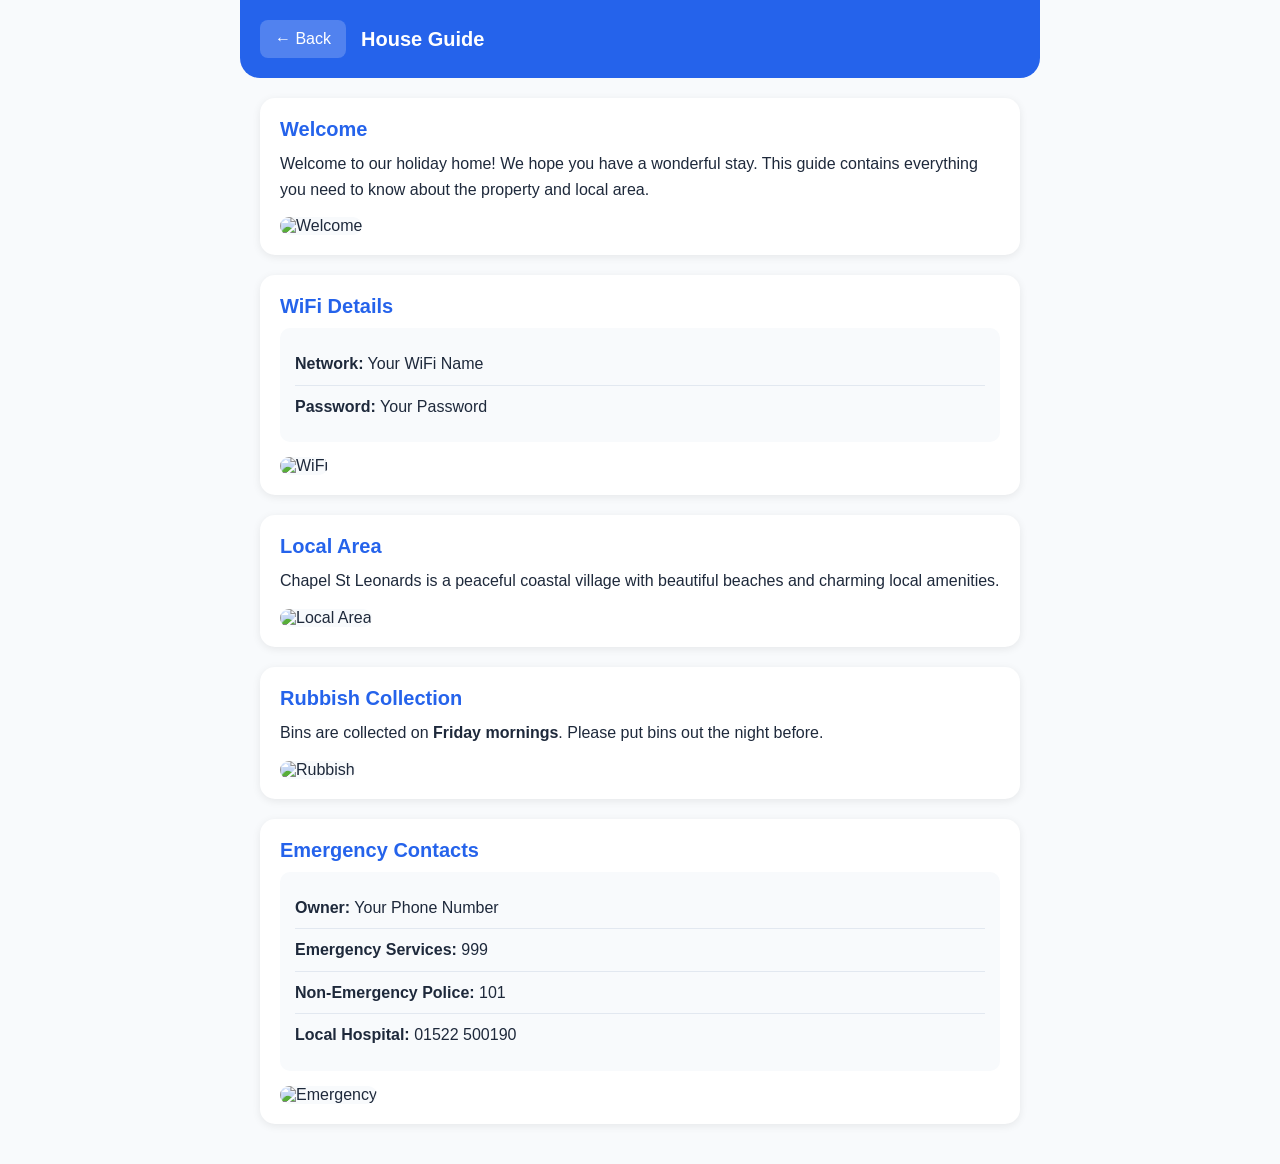
==== guide.html @ 31cecfa9 "1st" ====
<!DOCTYPE html>
<html lang="en">
<head>
    <meta charset="UTF-8">
    <meta name="viewport" content="width=device-width, initial-scale=1.0, user-scalable=no">
    <title>House Guide</title>
    <link rel="stylesheet" href="css/styles.css">
</head>
<body>
    <div class="container guide-container">
        <header class="guide-header">
            <button class="back-button" onclick="window.location.href='index.html'">← Back</button>
            <h1>House Guide</h1>
        </header>

        <main class="guide-content">
            <section class="guide-section">
                <h2>Welcome</h2>
                <p>Welcome to our holiday home! We hope you have a wonderful stay. This guide contains everything you need to know about the property and local area.</p>
                <img src="assets/images/welcome.jpg" alt="Welcome" class="guide-image">
            </section>

            <section class="guide-section">
                <h2>WiFi Details</h2>
                <div class="wifi-info">
                    <p><strong>Network:</strong> <span id="wifiNetwork">Your WiFi Name</span></p>
                    <p><strong>Password:</strong> <span id="wifiPassword">Your Password</span></p>
                </div>
                <img src="assets/images/wifi.jpg" alt="WiFi" class="guide-image">
            </section>

            <section class="guide-section">
                <h2>Local Area</h2>
                <p>Chapel St Leonards is a peaceful coastal village with beautiful beaches and charming local amenities.</p>
                <img src="assets/images/local-area.jpg" alt="Local Area" class="guide-image">
            </section>

            <section class="guide-section">
                <h2>Rubbish Collection</h2>
                <p>Bins are collected on <strong>Friday mornings</strong>. Please put bins out the night before.</p>
                <img src="assets/images/rubbish.jpg" alt="Rubbish" class="guide-image">
            </section>

            <section class="guide-section">
                <h2>Emergency Contacts</h2>
                <div class="contacts-list">
                    <p><strong>Owner:</strong> <span id="ownerContact">Your Phone Number</span></p>
                    <p><strong>Emergency Services:</strong> 999</p>
                    <p><strong>Non-Emergency Police:</strong> 101</p>
                    <p><strong>Local Hospital:</strong> 01522 500190</p>
                </div>
                <img src="assets/images/emergency.jpg" alt="Emergency" class="guide-image">
            </section>
        </main>
    </div>

    <script src="js/app.js"></script>
</body>
</html>
---- css/styles.css ----
:root {
    --primary-color: #2563eb;
    --secondary-color: #1e40af;
    --background-color: #f8fafc;
    --card-background: #ffffff;
    --text-color: #1e293b;
    --text-light: #64748b;
    --success-color: #16a34a;
    --error-color: #dc2626;
    --border-color: #e2e8f0;
}

* {
    margin: 0;
    padding: 0;
    box-sizing: border-box;
}

body {
    font-family: -apple-system, BlinkMacSystemFont, 'Segoe UI', Roboto, Oxygen, Ubuntu, sans-serif;
    background-color: var(--background-color);
    color: var(--text-color);
    min-height: 100vh;
    overflow-x: hidden;
}

.container {
    max-width: 800px;
    margin: 0 auto;
    padding: 20px;
    min-height: 100vh;
}

/* Welcome Header */
.welcome-header {
    text-align: center;
    padding: 40px 20px;
    background: linear-gradient(135deg, var(--primary-color), var(--secondary-color));
    color: white;
    border-radius: 20px;
    margin-bottom: 20px;
}

.welcome-header h1 {
    font-size: 2rem;
    font-weight: 700;
    margin-bottom: 10px;
}

.guest-name {
    font-size: 1.5rem;
    font-weight: 500;
    opacity: 0.95;
}

/* Date Cards */
.dates-section {
    display: grid;
    grid-template-columns: 1fr 1fr;
    gap: 15px;
    margin-bottom: 20px;
}

.date-card {
    background: var(--card-background);
    padding: 20px;
    border-radius: 15px;
    text-align: center;
    box-shadow: 0 2px 8px rgba(0, 0, 0, 0.08);
}

.date-label {
    display: block;
    font-size: 0.875rem;
    color: var(--text-light);
    text-transform: uppercase;
    letter-spacing: 0.05em;
    margin-bottom: 5px;
}

.date-value {
    display: block;
    font-size: 1.25rem;
    font-weight: 600;
    color: var(--primary-color);
}

.time-value {
    display: block;
    font-size: 1rem;
    color: var(--text-light);
    margin-top: 5px;
}

/* Weather Section */
.weather-section {
    background: var(--card-background);
    padding: 25px;
    border-radius: 15px;
    margin-bottom: 20px;
    box-shadow: 0 2px 8px rgba(0, 0, 0, 0.08);
}

.weather-section h2 {
    font-size: 1.125rem;
    color: var(--text-light);
    margin-bottom: 15px;
    text-align: center;
}

.weather-current {
    text-align: center;
    padding: 20px;
    background: linear-gradient(135deg, #e0f2fe, #f0f9ff);
    border-radius: 10px;
    margin-bottom: 15px;
}

.weather-temp {
    display: block;
    font-size: 3rem;
    font-weight: 700;
    color: var(--primary-color);
}

.weather-desc {
    display: block;
    font-size: 1rem;
    color: var(--text-light);
}

.weather-forecast {
    display: grid;
    grid-template-columns: repeat(3, 1fr);
    gap: 10px;
}

.forecast-day {
    text-align: center;
    padding: 10px;
    background: var(--background-color);
    border-radius: 8px;
}

.forecast-day .day-name {
    display: block;
    font-size: 0.75rem;
    color: var(--text-light);
    margin-bottom: 5px;
}

.forecast-day .day-temp {
    display: block;
    font-size: 1rem;
    font-weight: 600;
}

/* Navigation */
.navigation-section {
    display: grid;
    grid-template-columns: 1fr 1fr;
    gap: 15px;
    margin-top: 20px;
}

.nav-button {
    display: flex;
    flex-direction: column;
    align-items: center;
    justify-content: center;
    padding: 30px 20px;
    background: var(--card-background);
    border: none;
    border-radius: 15px;
    cursor: pointer;
    box-shadow: 0 2px 8px rgba(0, 0, 0, 0.08);
    transition: transform 0.2s, box-shadow 0.2s;
}

.nav-button:active {
    transform: scale(0.98);
}

.nav-icon {
    font-size: 2.5rem;
    margin-bottom: 10px;
}

.nav-text {
    font-size: 1rem;
    font-weight: 500;
    color: var(--text-color);
}

.admin-toggle {
    background: var(--background-color);
}

/* Guide Page */
.guide-container {
    padding-bottom: 40px;
}

.guide-header {
    display: flex;
    align-items: center;
    gap: 15px;
    padding: 20px;
    background: var(--primary-color);
    color: white;
    margin: -20px -20px 20px -20px;
    border-radius: 0 0 20px 20px;
}

.back-button {
    background: rgba(255, 255, 255, 0.2);
    border: none;
    color: white;
    padding: 10px 15px;
    border-radius: 8px;
    cursor: pointer;
    font-size: 1rem;
}

.guide-header h1 {
    font-size: 1.25rem;
}

.guide-content {
    display: flex;
    flex-direction: column;
    gap: 20px;
}

.guide-section {
    background: var(--card-background);
    padding: 20px;
    border-radius: 15px;
    box-shadow: 0 2px 8px rgba(0, 0, 0, 0.08);
}

.guide-section h2 {
    font-size: 1.25rem;
    color: var(--primary-color);
    margin-bottom: 10px;
}

.guide-section p {
    color: var(--text-color);
    line-height: 1.6;
}

.guide-image {
    width: 100%;
    height: 200px;
    object-fit: cover;
    border-radius: 10px;
    margin-top: 15px;
    background: var(--background-color);
}

.wifi-info, .contacts-list {
    background: var(--background-color);
    padding: 15px;
    border-radius: 10px;
    margin-top: 10px;
}

.wifi-info p, .contacts-list p {
    padding: 8px 0;
    border-bottom: 1px solid var(--border-color);
}

.wifi-info p:last-child, .contacts-list p:last-child {
    border-bottom: none;
}

/* Admin Page */
.admin-container {
    display: flex;
    flex-direction: column;
    align-items: center;
    justify-content: center;
    min-height: 100vh;
}

.pin-entry {
    text-align: center;
    background: var(--card-background);
    padding: 40px;
    border-radius: 20px;
    box-shadow: 0 4px 20px rgba(0, 0, 0, 0.1);
    width: 100%;
    max-width: 350px;
}

.pin-entry h2 {
    font-size: 1.5rem;
    margin-bottom: 10px;
    color: var(--primary-color);
}

.pin-display {
    font-size: 2rem;
    letter-spacing: 0.5em;
    margin: 20px 0;
    color: var(--text-color);
}

.pin-pad {
    display: grid;
    grid-template-columns: repeat(3, 1fr);
    gap: 10px;
    max-width: 250px;
    margin: 0 auto;
}

.pin-pad button {
    padding: 20px;
    font-size: 1.25rem;
    font-weight: 600;
    border: none;
    border-radius: 10px;
    background: var(--background-color);
    cursor: pointer;
    transition: background 0.2s;
}

.pin-pad button:hover {
    background: var(--border-color);
}

.pin-pad button:active {
    background: var(--primary-color);
    color: white;
}

.error-message {
    color: var(--error-color);
    font-size: 0.875rem;
    margin-top: 15px;
    min-height: 1.25rem;
}

.back-link {
    background: none;
    border: none;
    color: var(--text-light);
    margin-top: 20px;
    cursor: pointer;
    font-size: 0.875rem;
}

/* Admin Panel */
.admin-header {
    display: flex;
    align-items: center;
    justify-content: space-between;
    padding: 20px;
    background: var(--primary-color);
    color: white;
    margin: -20px -20px 20px -20px;
    border-radius: 0 0 20px 20px;
}

.admin-header h1 {
    font-size: 1.25rem;
}

.logout-button {
    background: rgba(255, 255, 255, 0.2);
    border: none;
    color: white;
    padding: 8px 15px;
    border-radius: 8px;
    cursor: pointer;
}

.admin-content {
    width: 100%;
}

.form-section {
    background: var(--card-background);
    padding: 20px;
    border-radius: 15px;
    margin-bottom: 20px;
    box-shadow: 0 2px 8px rgba(0, 0, 0, 0.08);
}

.form-section h2 {
    font-size: 1rem;
    color: var(--text-light);
    margin-bottom: 15px;
    text-transform: uppercase;
    letter-spacing: 0.05em;
}

.form-section label {
    display: block;
    font-size: 0.875rem;
    color: var(--text-light);
    margin-bottom: 5px;
}

.form-section input {
    width: 100%;
    padding: 12px 15px;
    font-size: 1rem;
    border: 2px solid var(--border-color);
    border-radius: 10px;
    margin-bottom: 15px;
    transition: border-color 0.2s;
}

.form-section input:focus {
    outline: none;
    border-color: var(--primary-color);
}

.save-button {
    width: 100%;
    padding: 15px;
    font-size: 1rem;
    font-weight: 600;
    background: var(--success-color);
    color: white;
    border: none;
    border-radius: 10px;
    cursor: pointer;
}

.change-pin-button {
    padding: 10px 20px;
    background: var(--text-light);
    color: white;
    border: none;
    border-radius: 8px;
    cursor: pointer;
    margin-top: 10px;
}

.hidden {
    display: none;
}

@media (max-width: 480px) {
    .dates-section {
        grid-template-columns: 1fr;
    }

    .weather-forecast {
        grid-template-columns: 1fr;
    }

    .navigation-section {
        grid-template-columns: 1fr;
    }
}
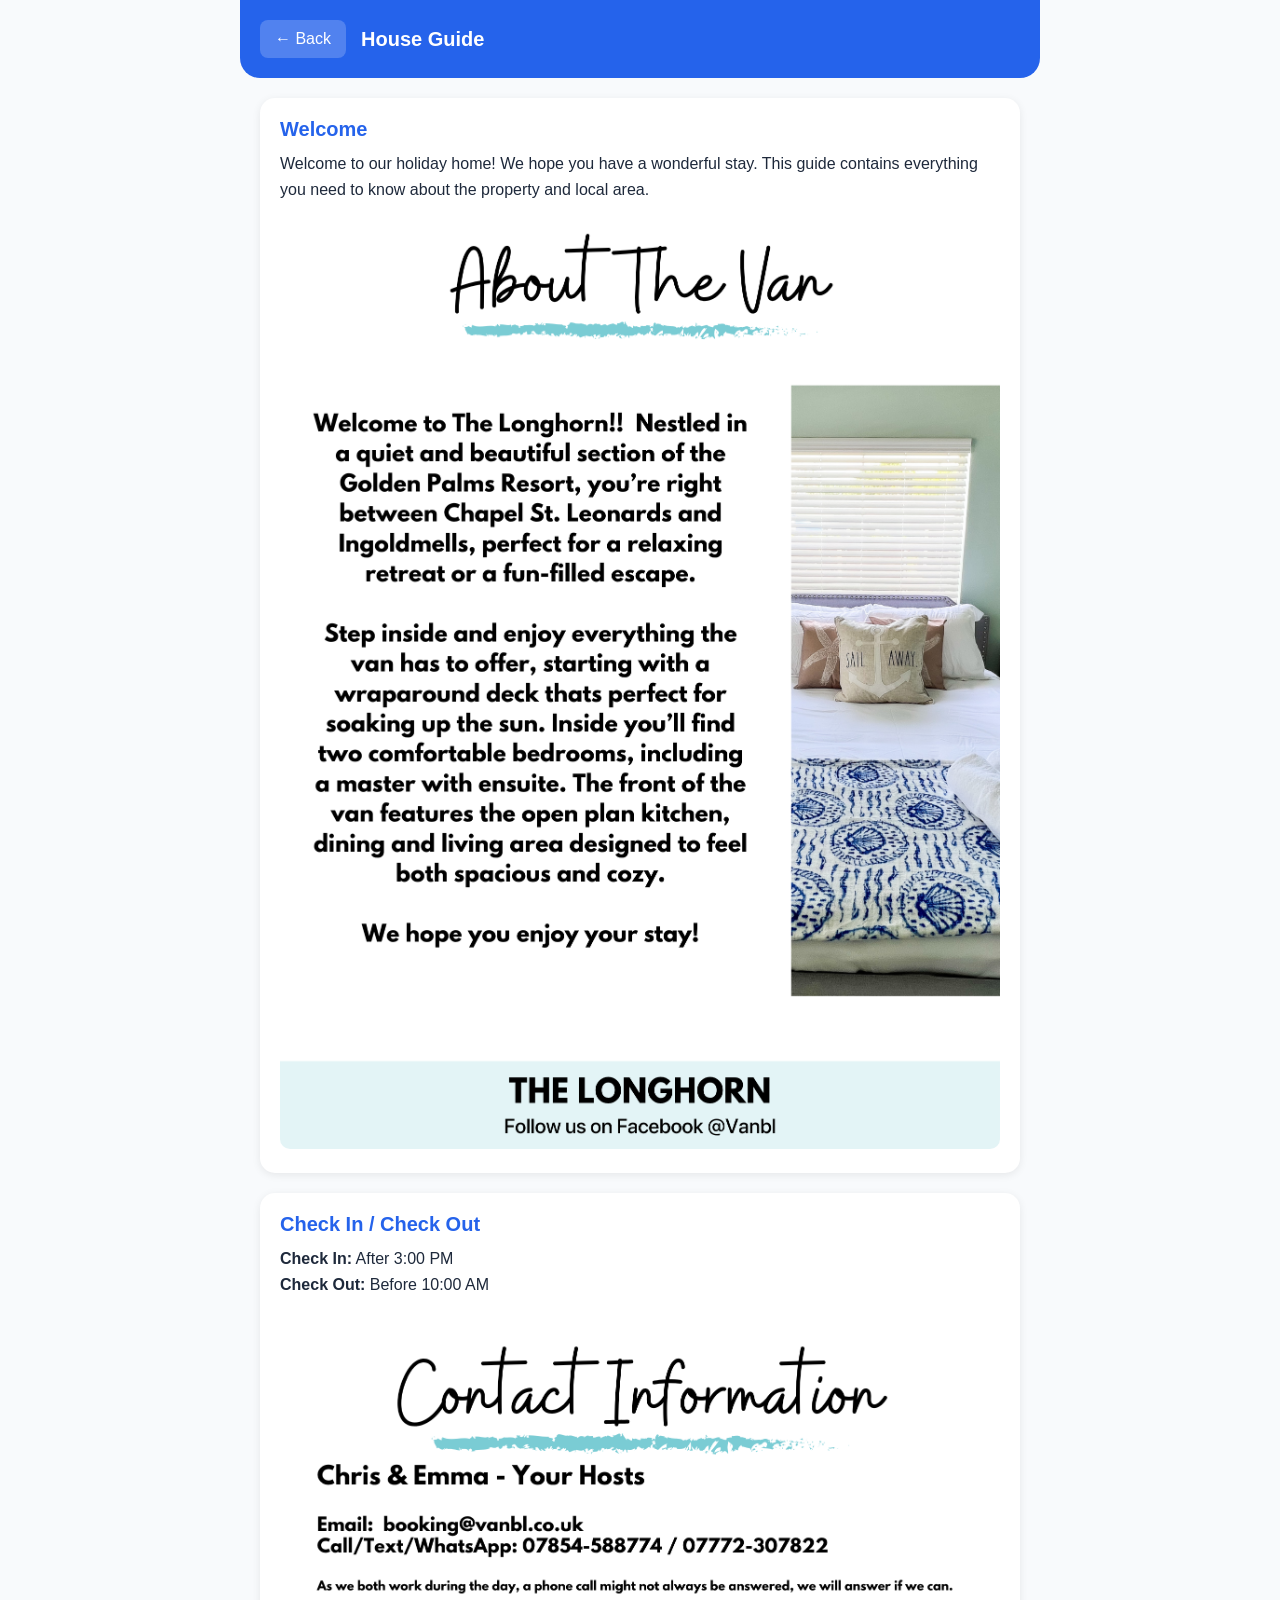
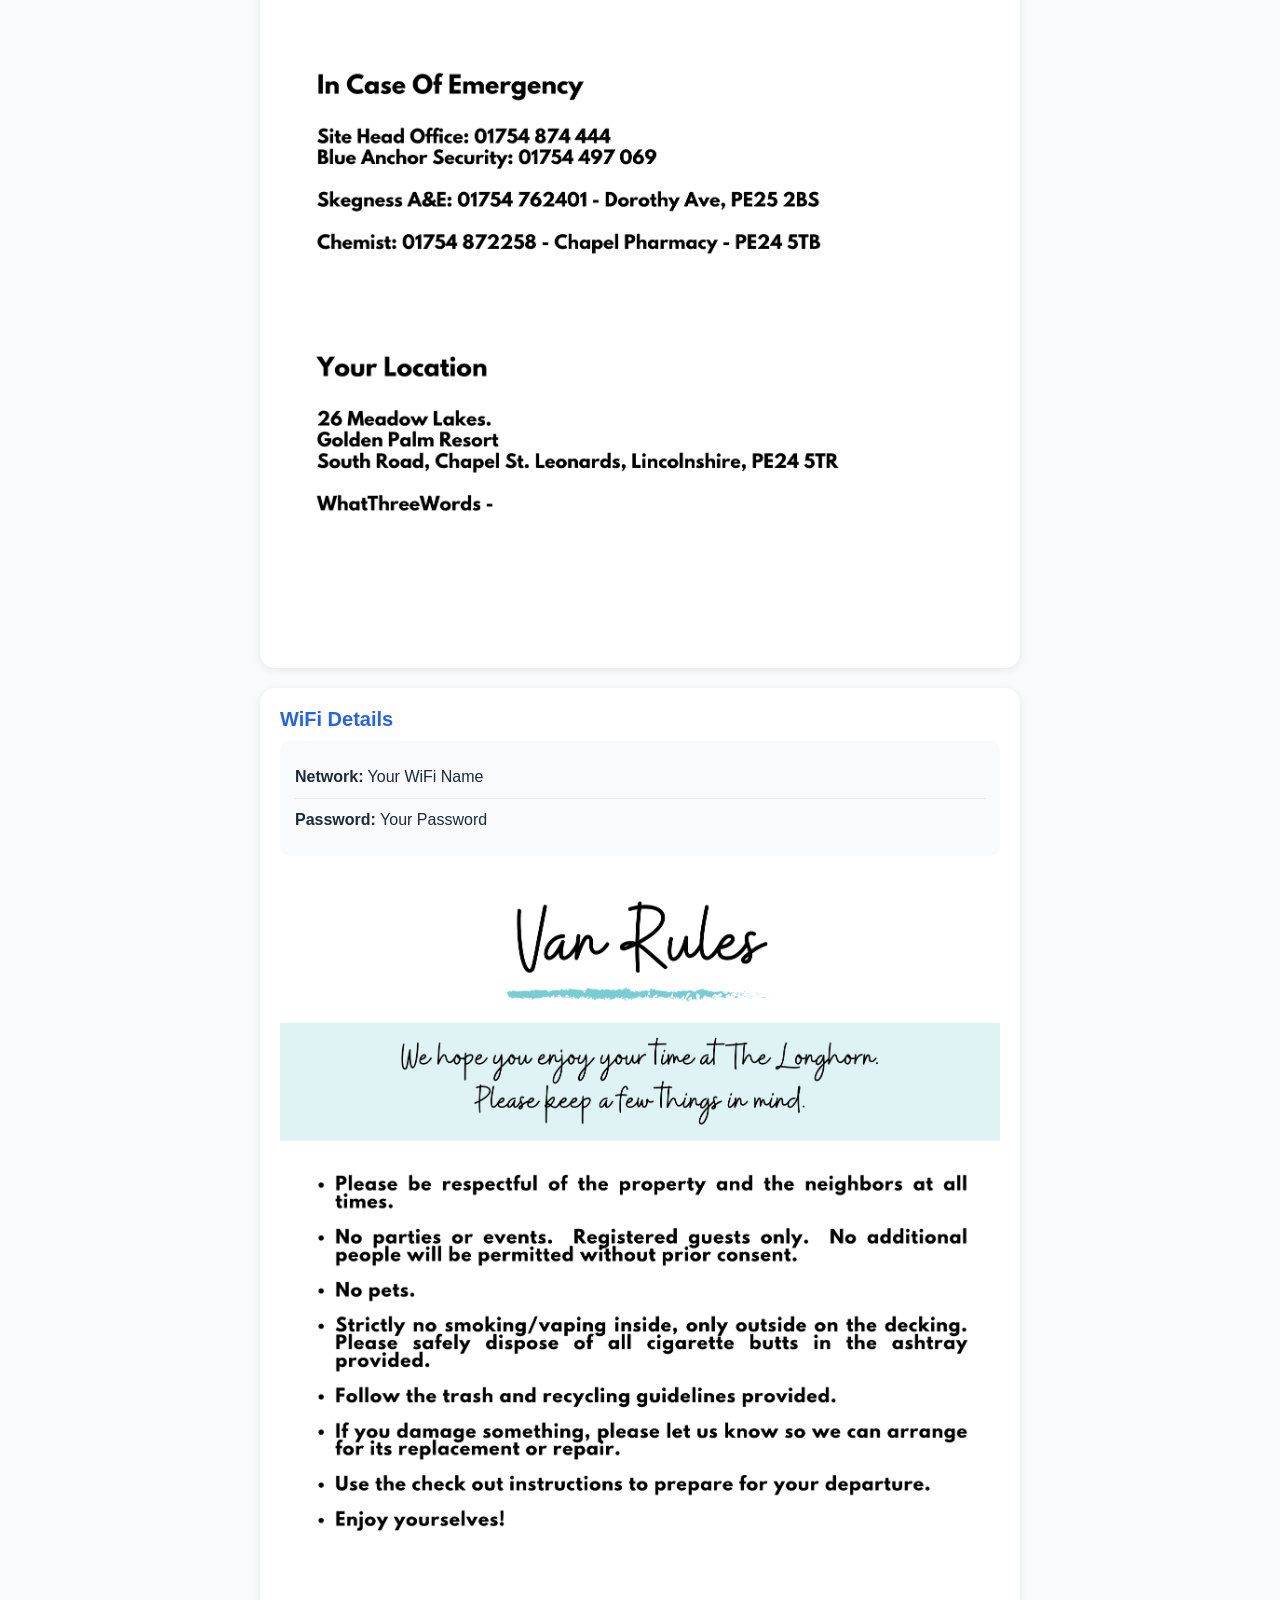
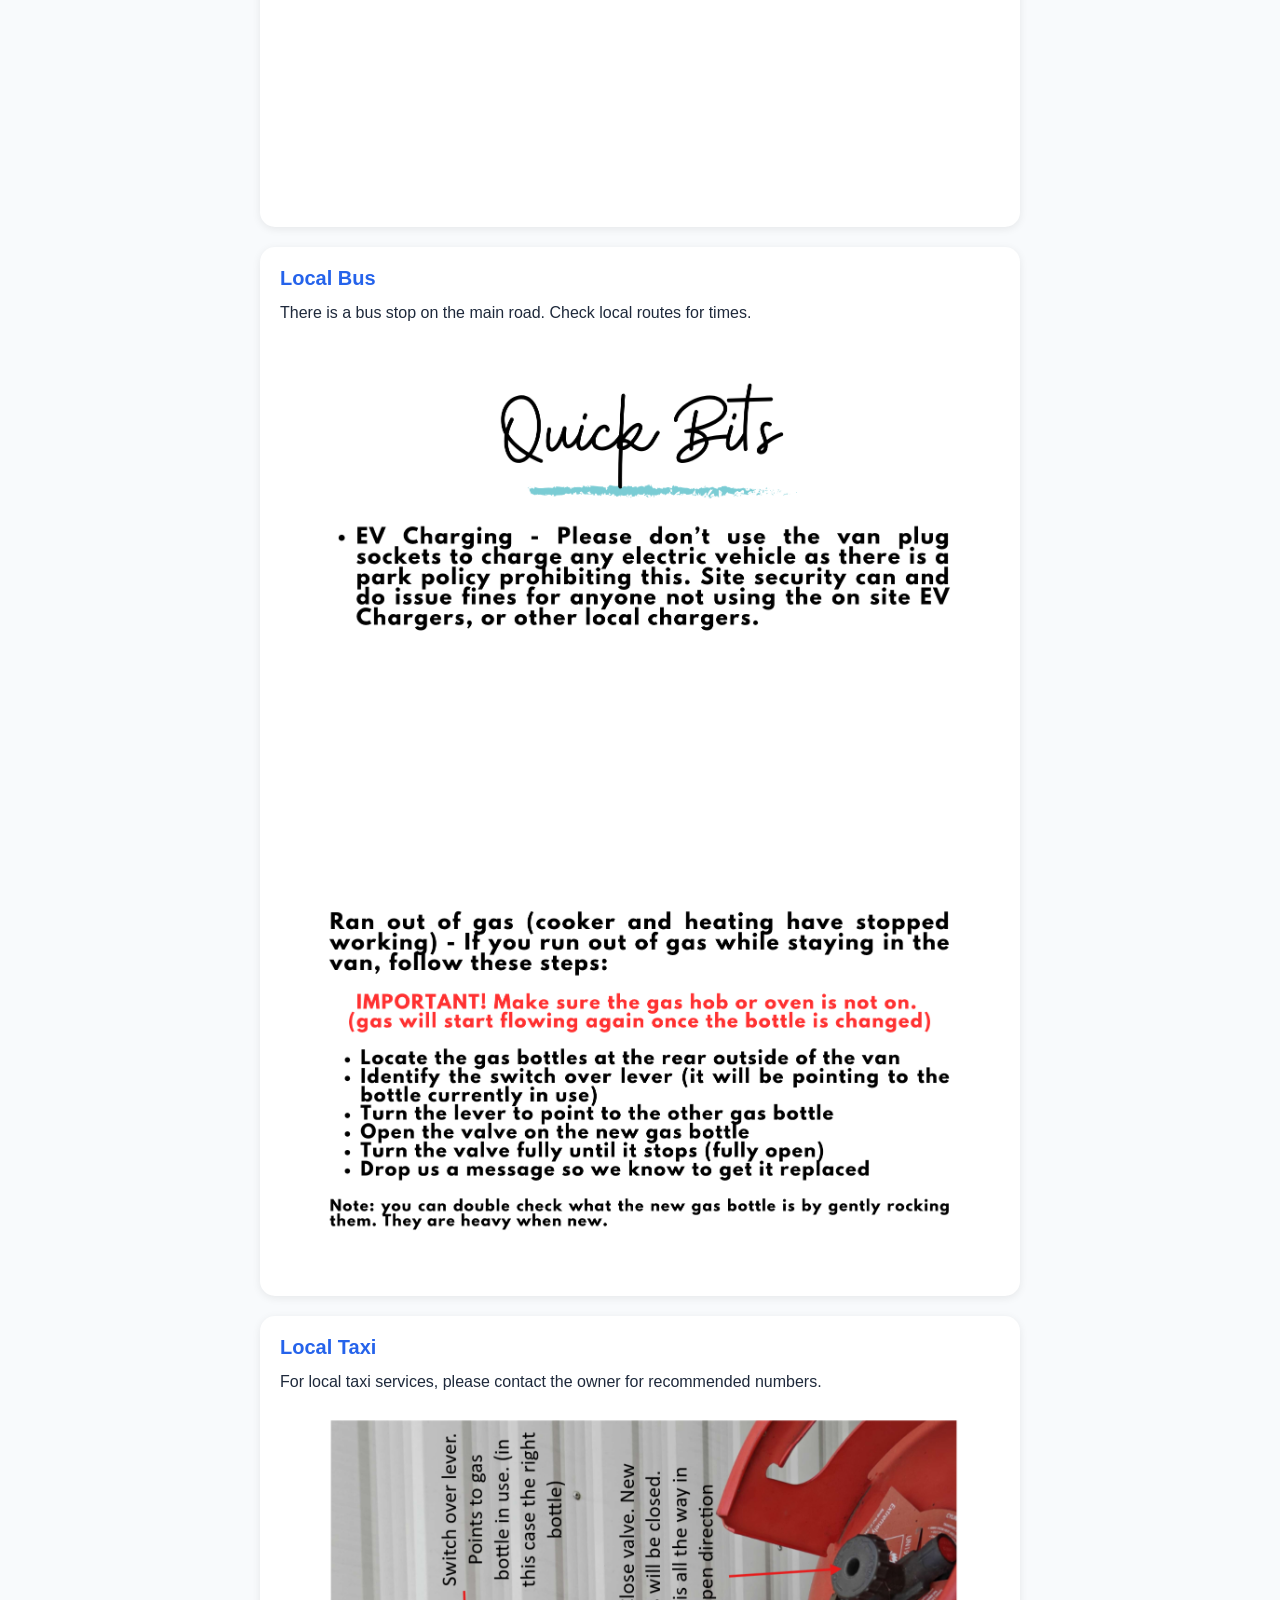
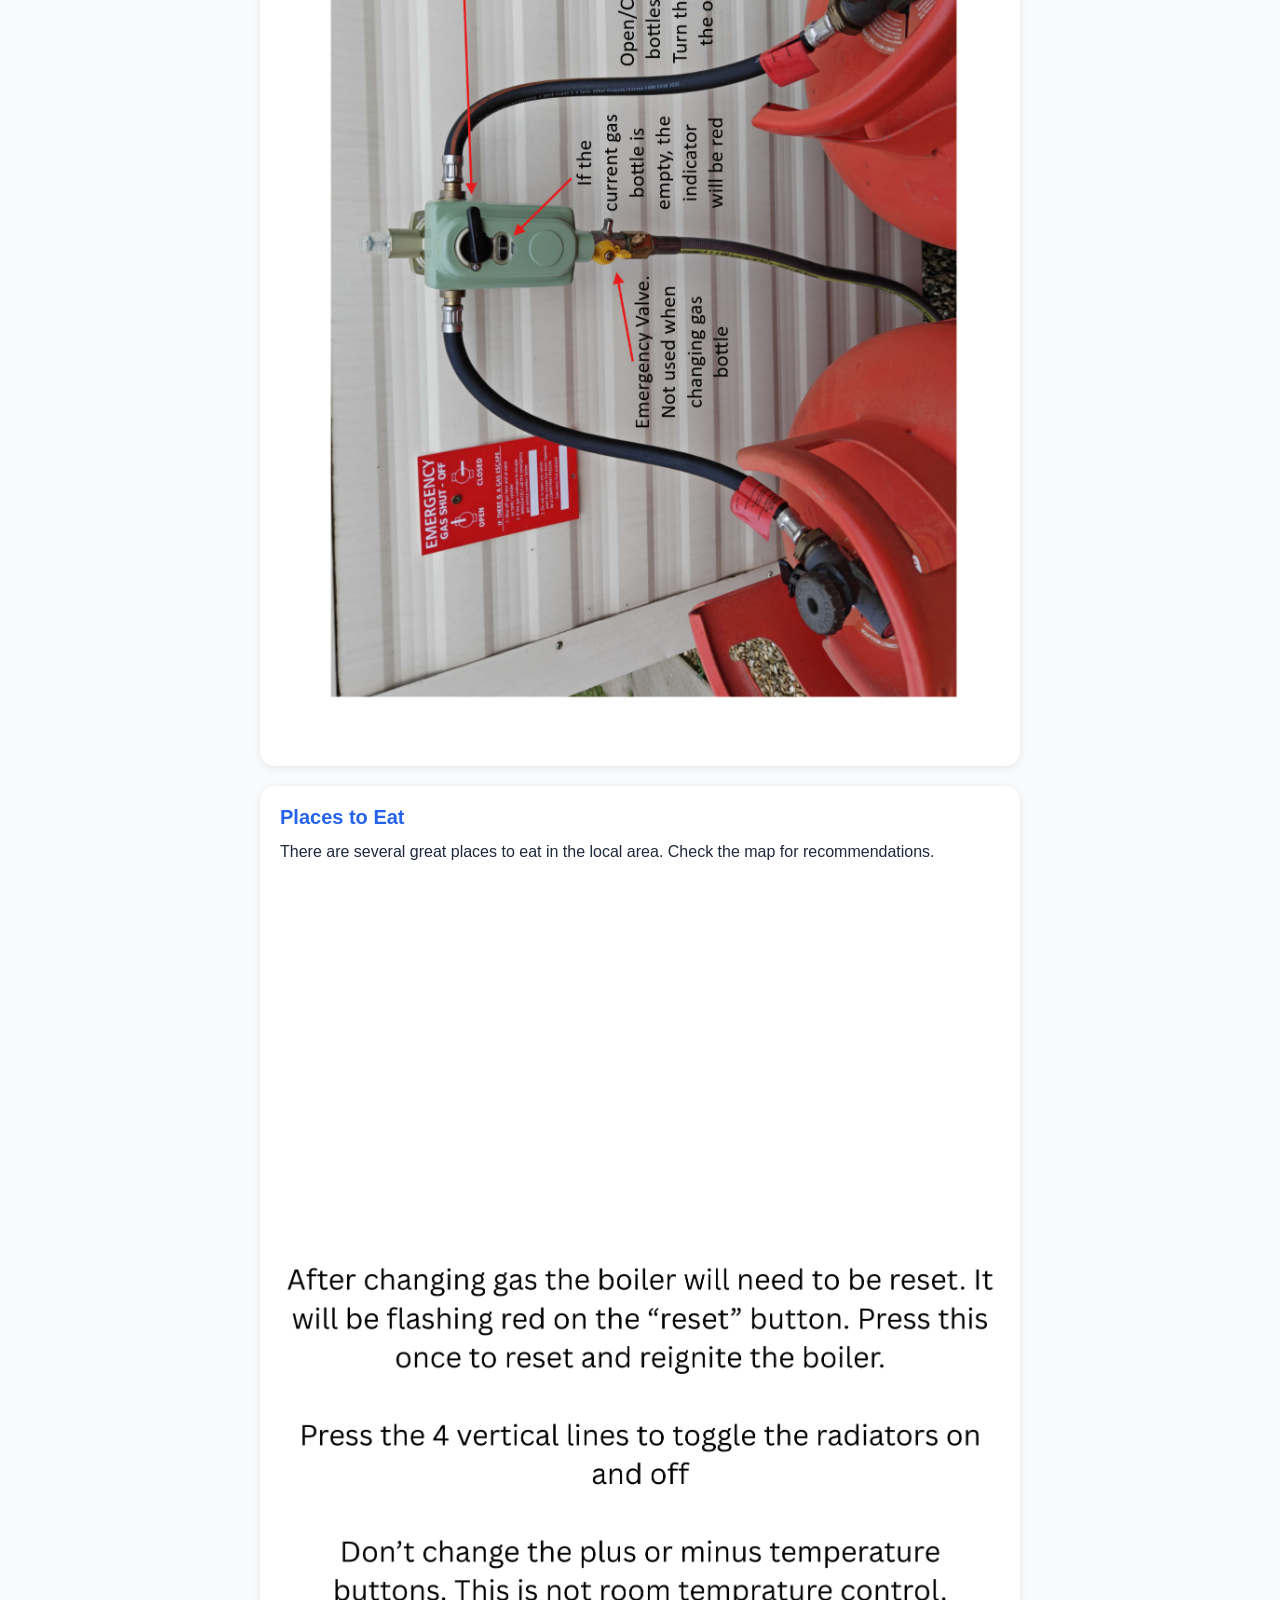
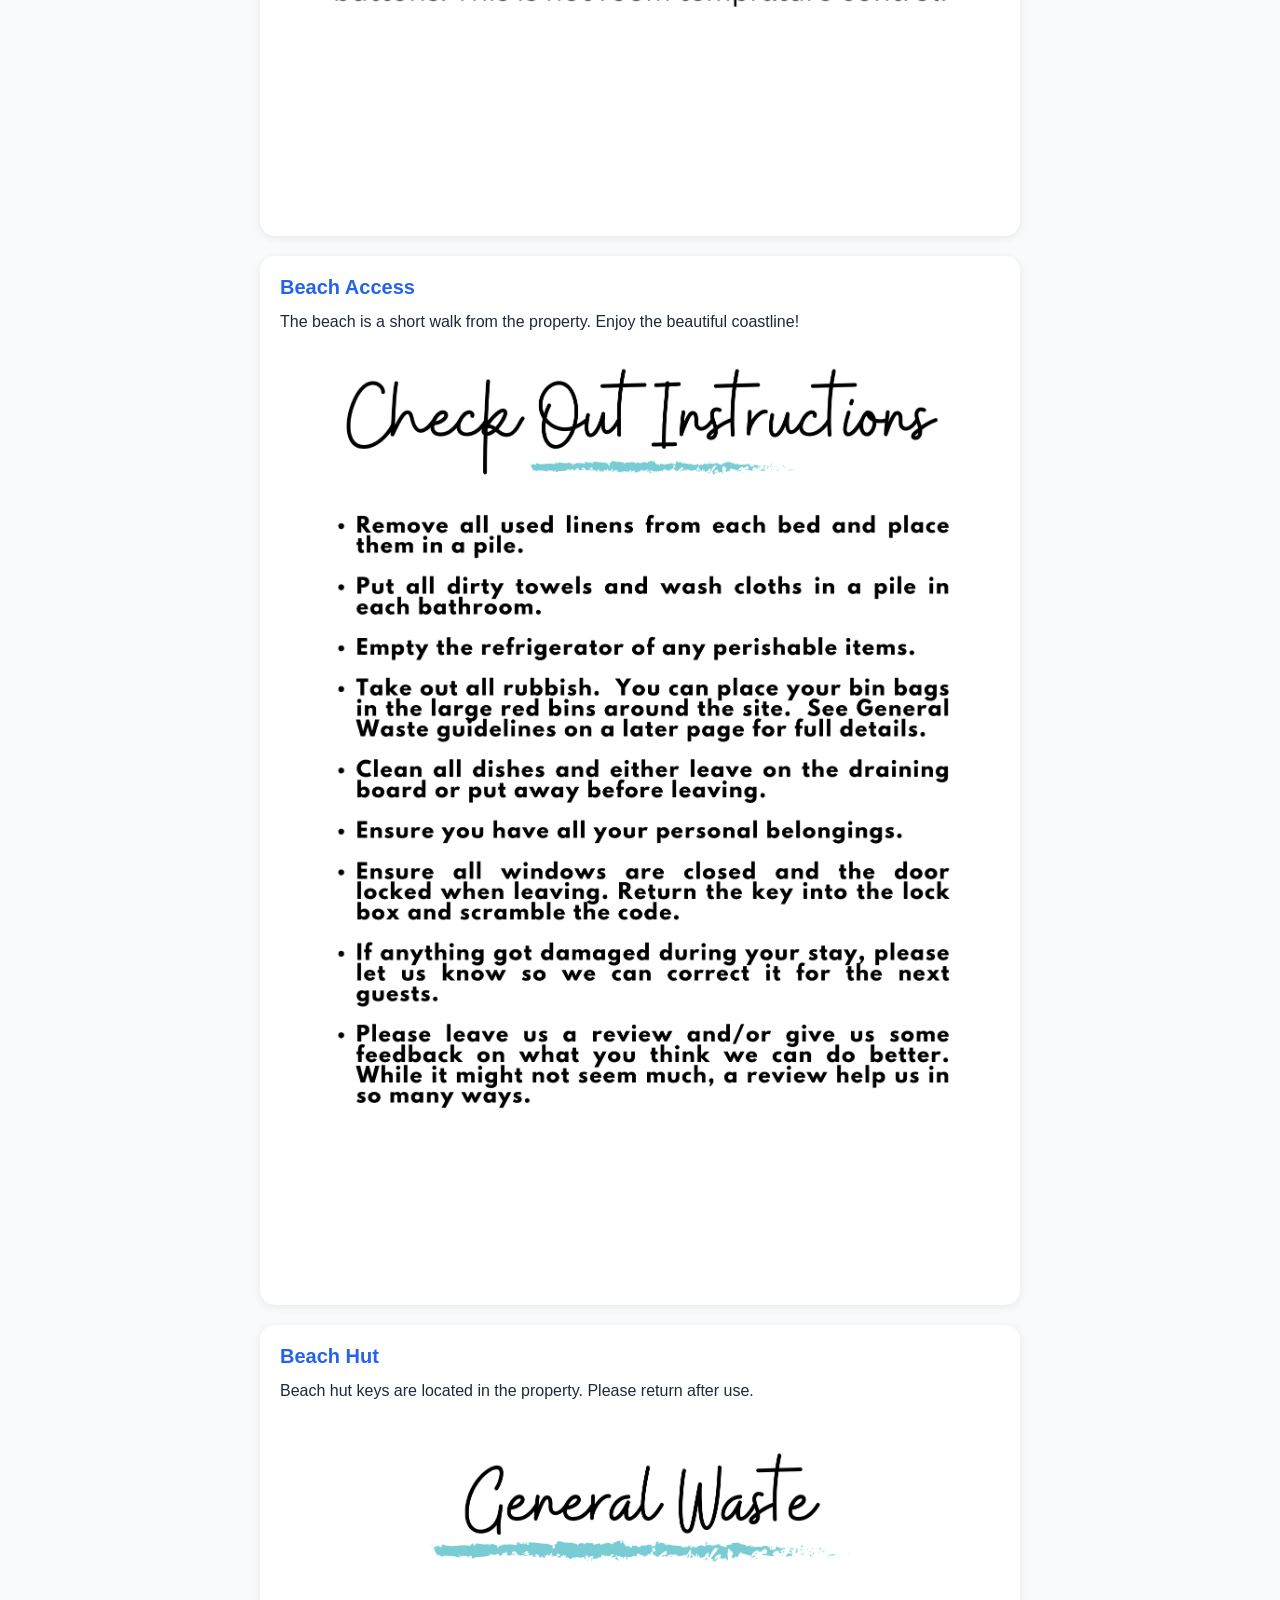
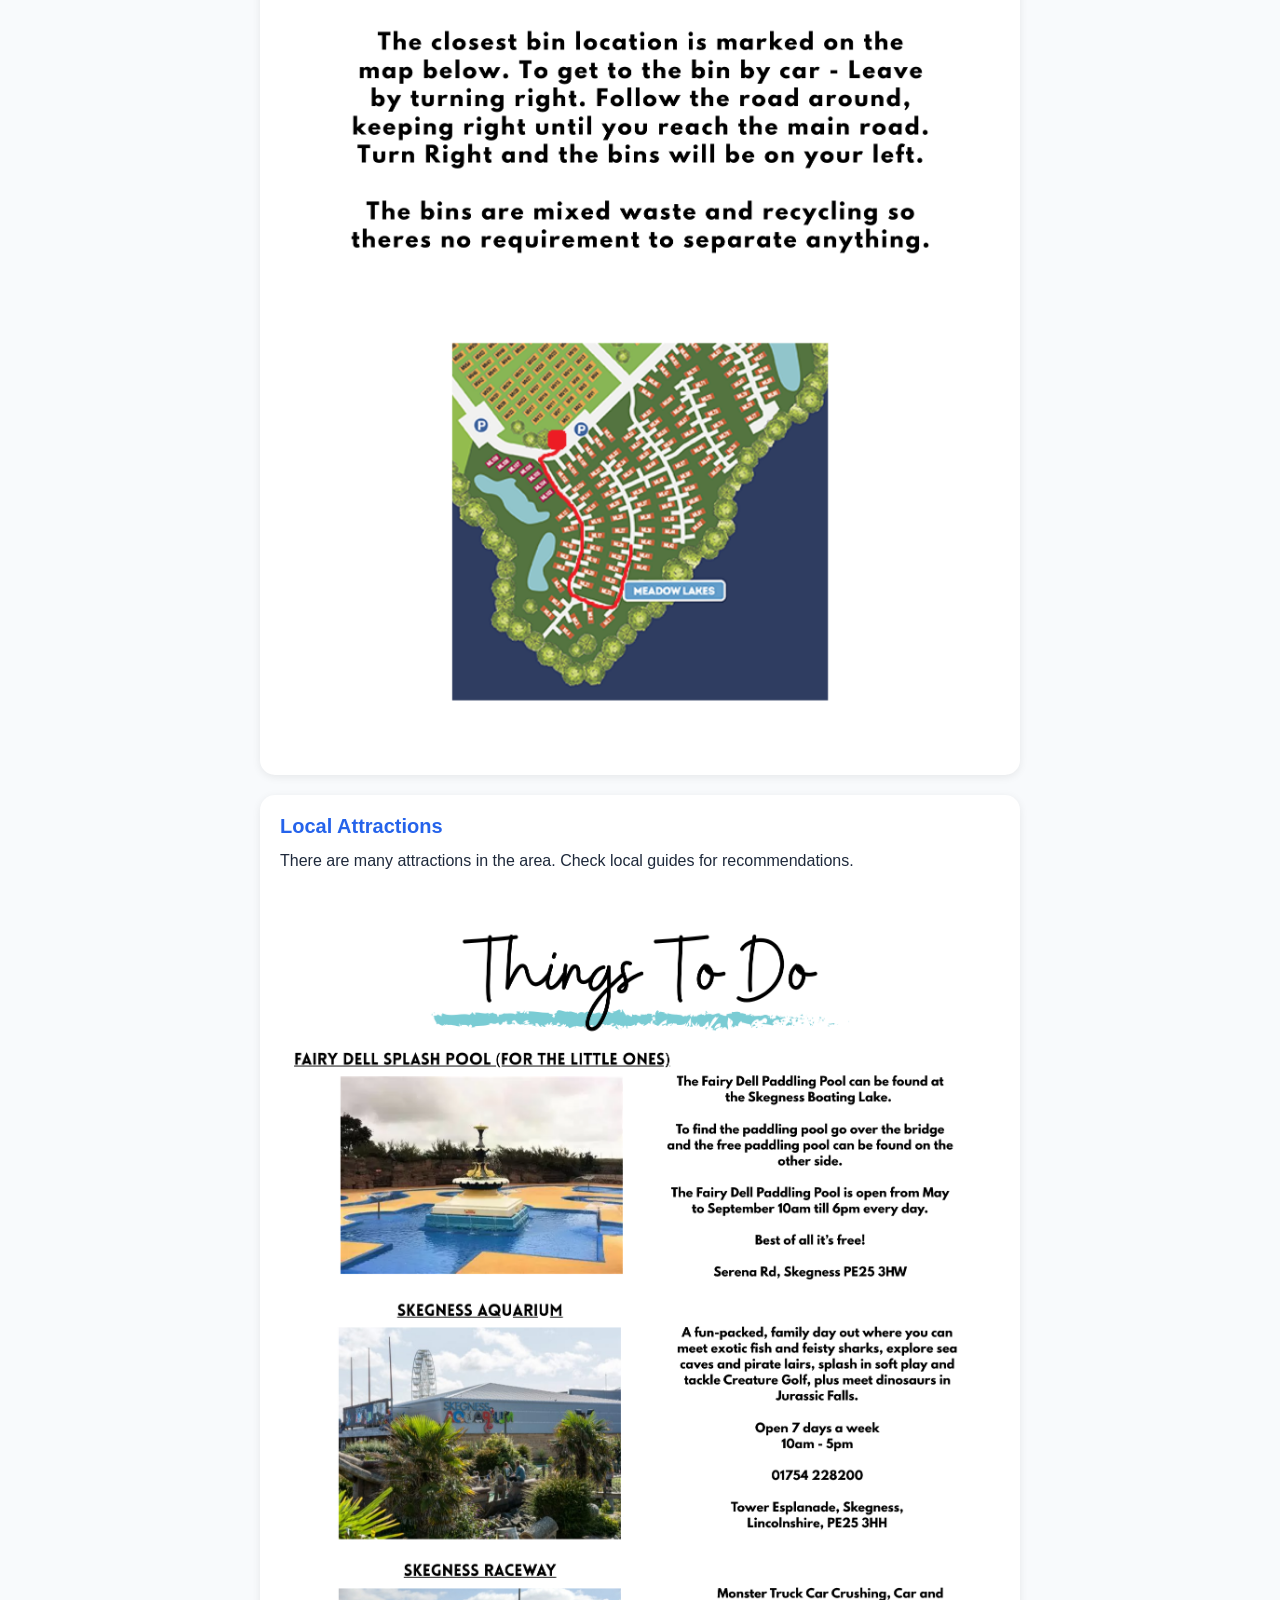
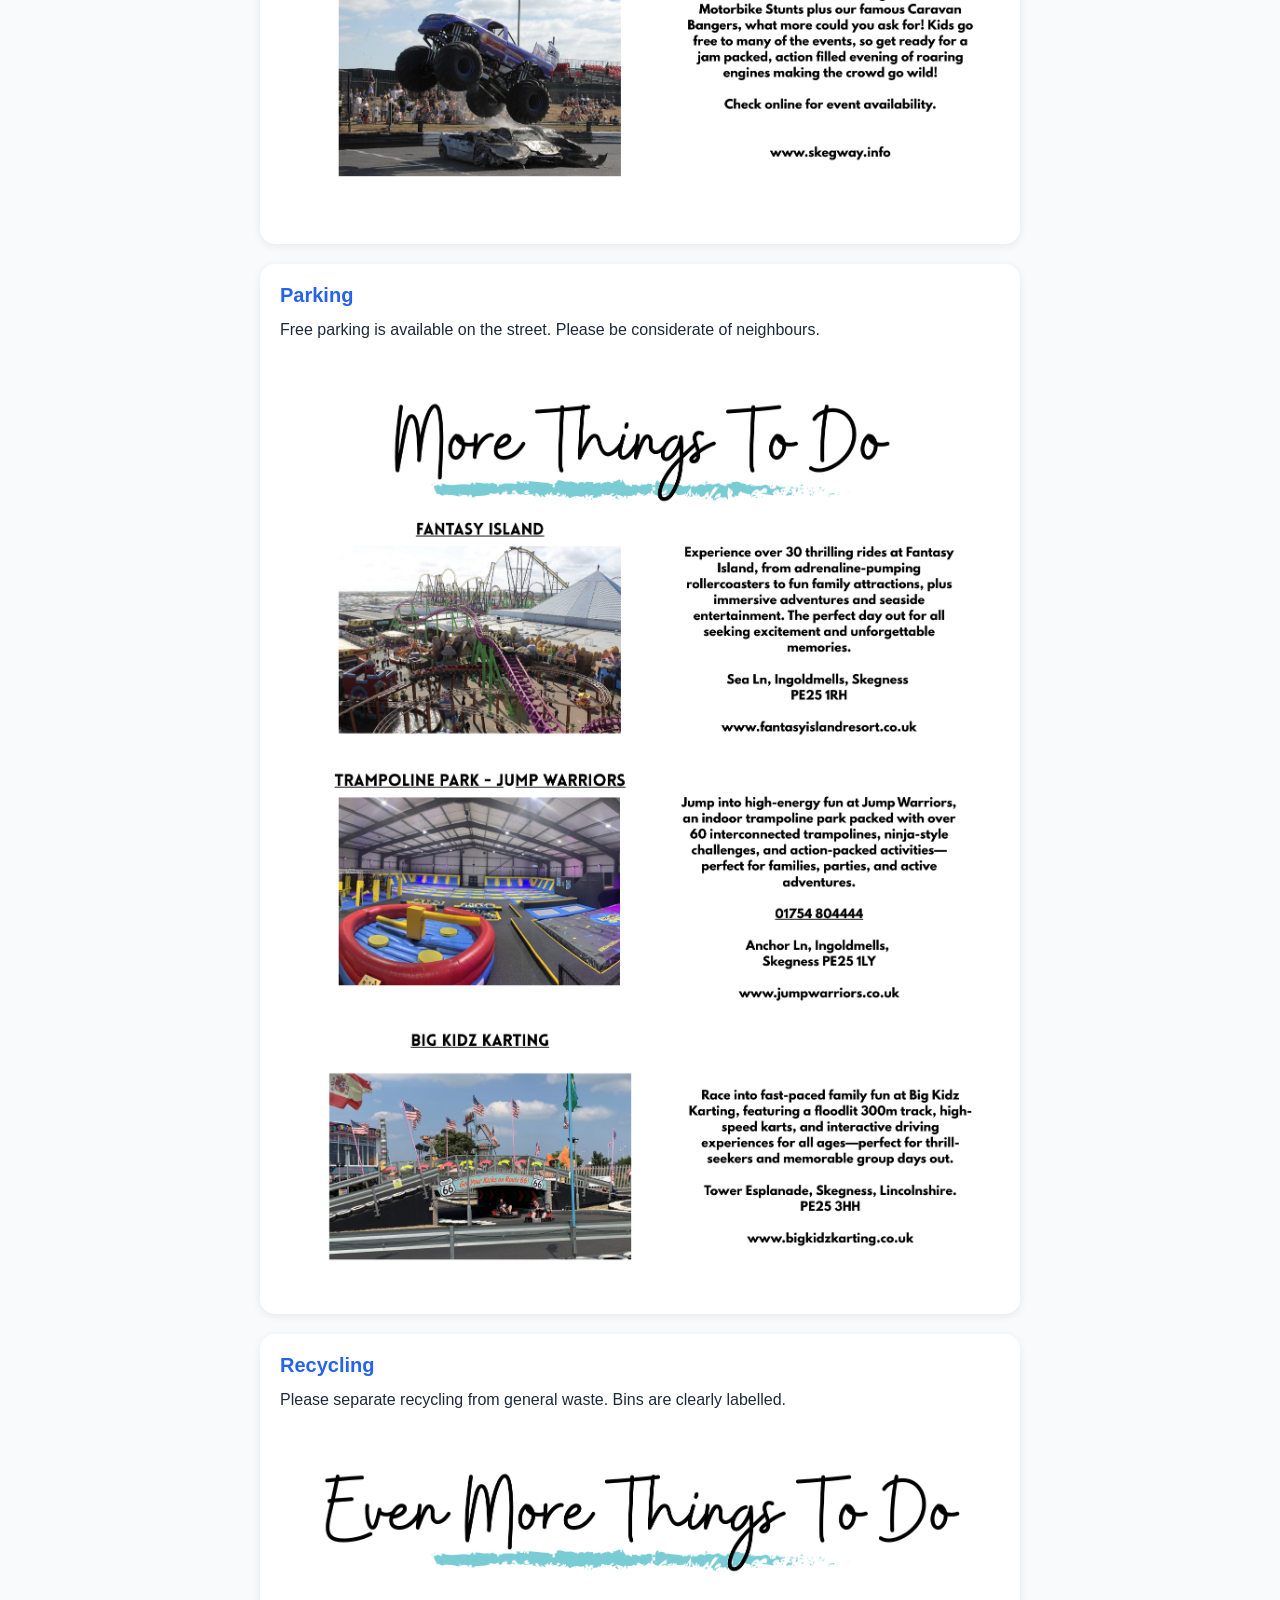
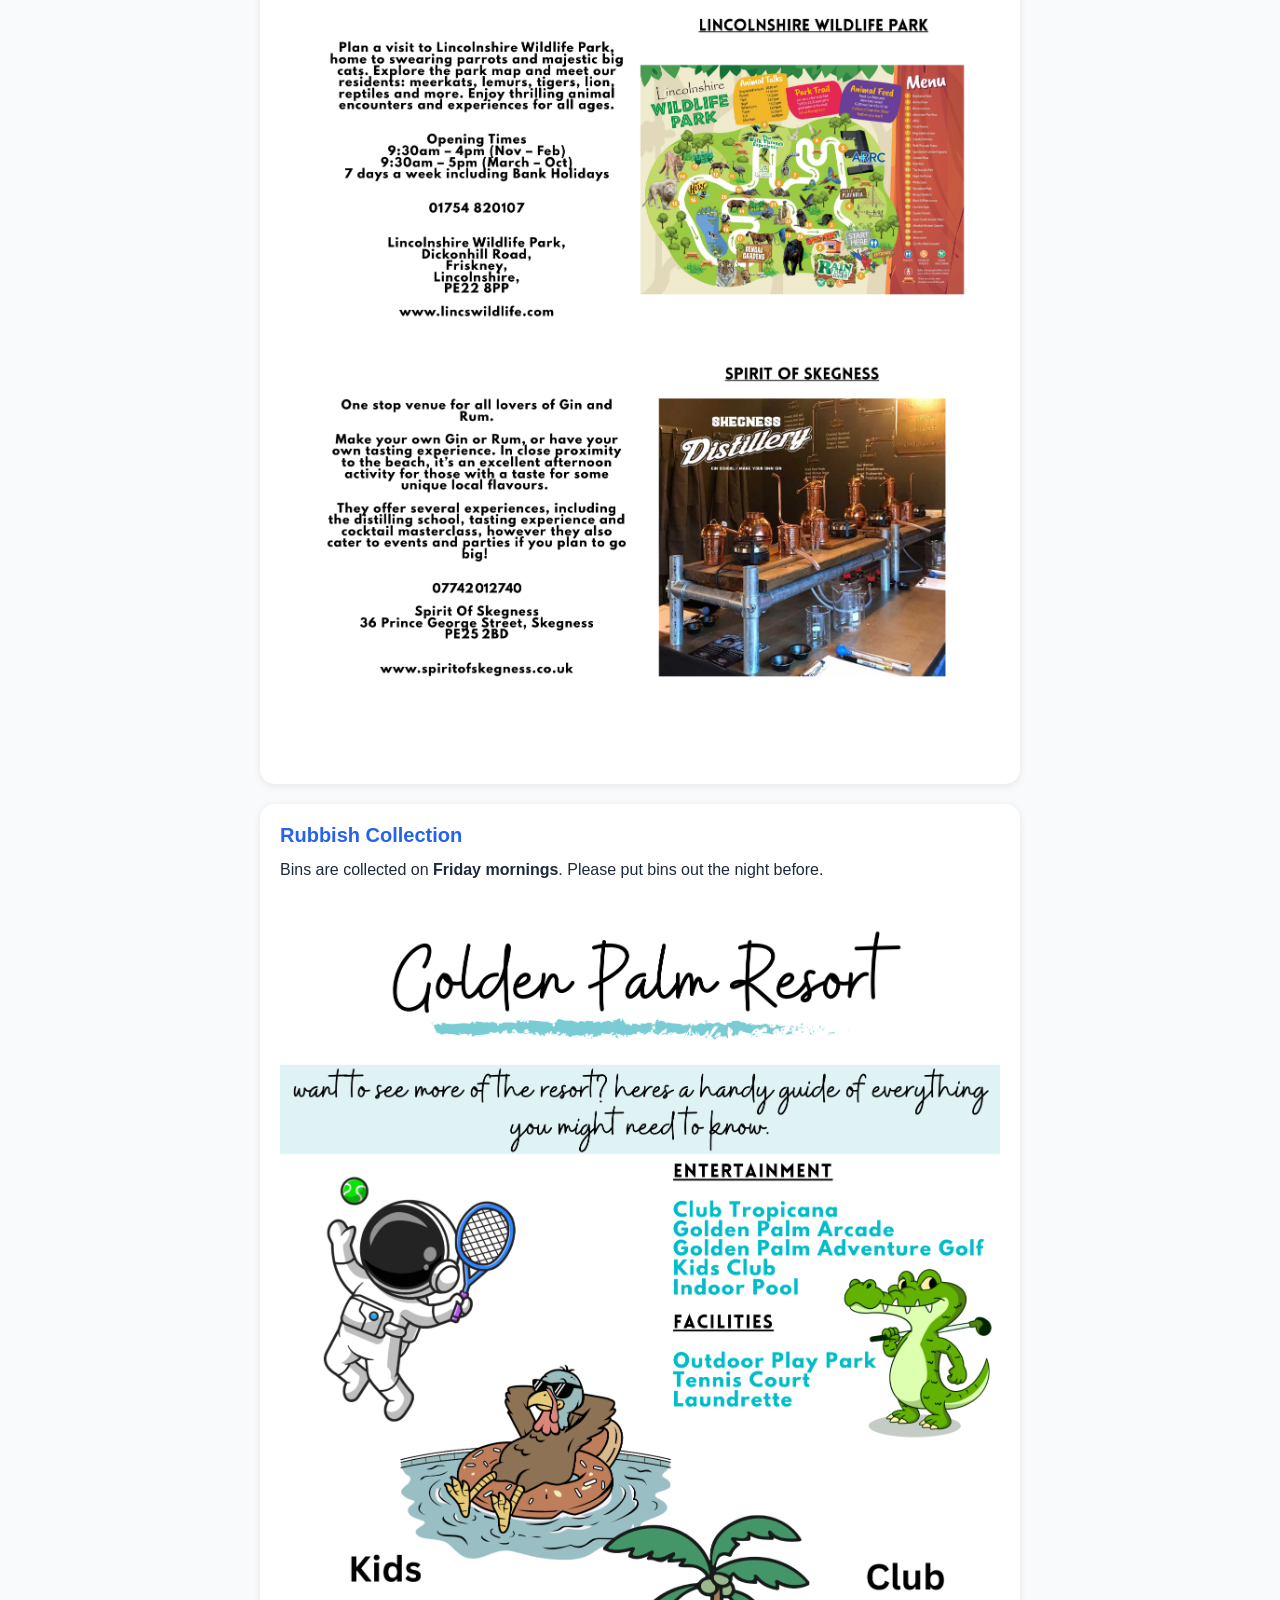
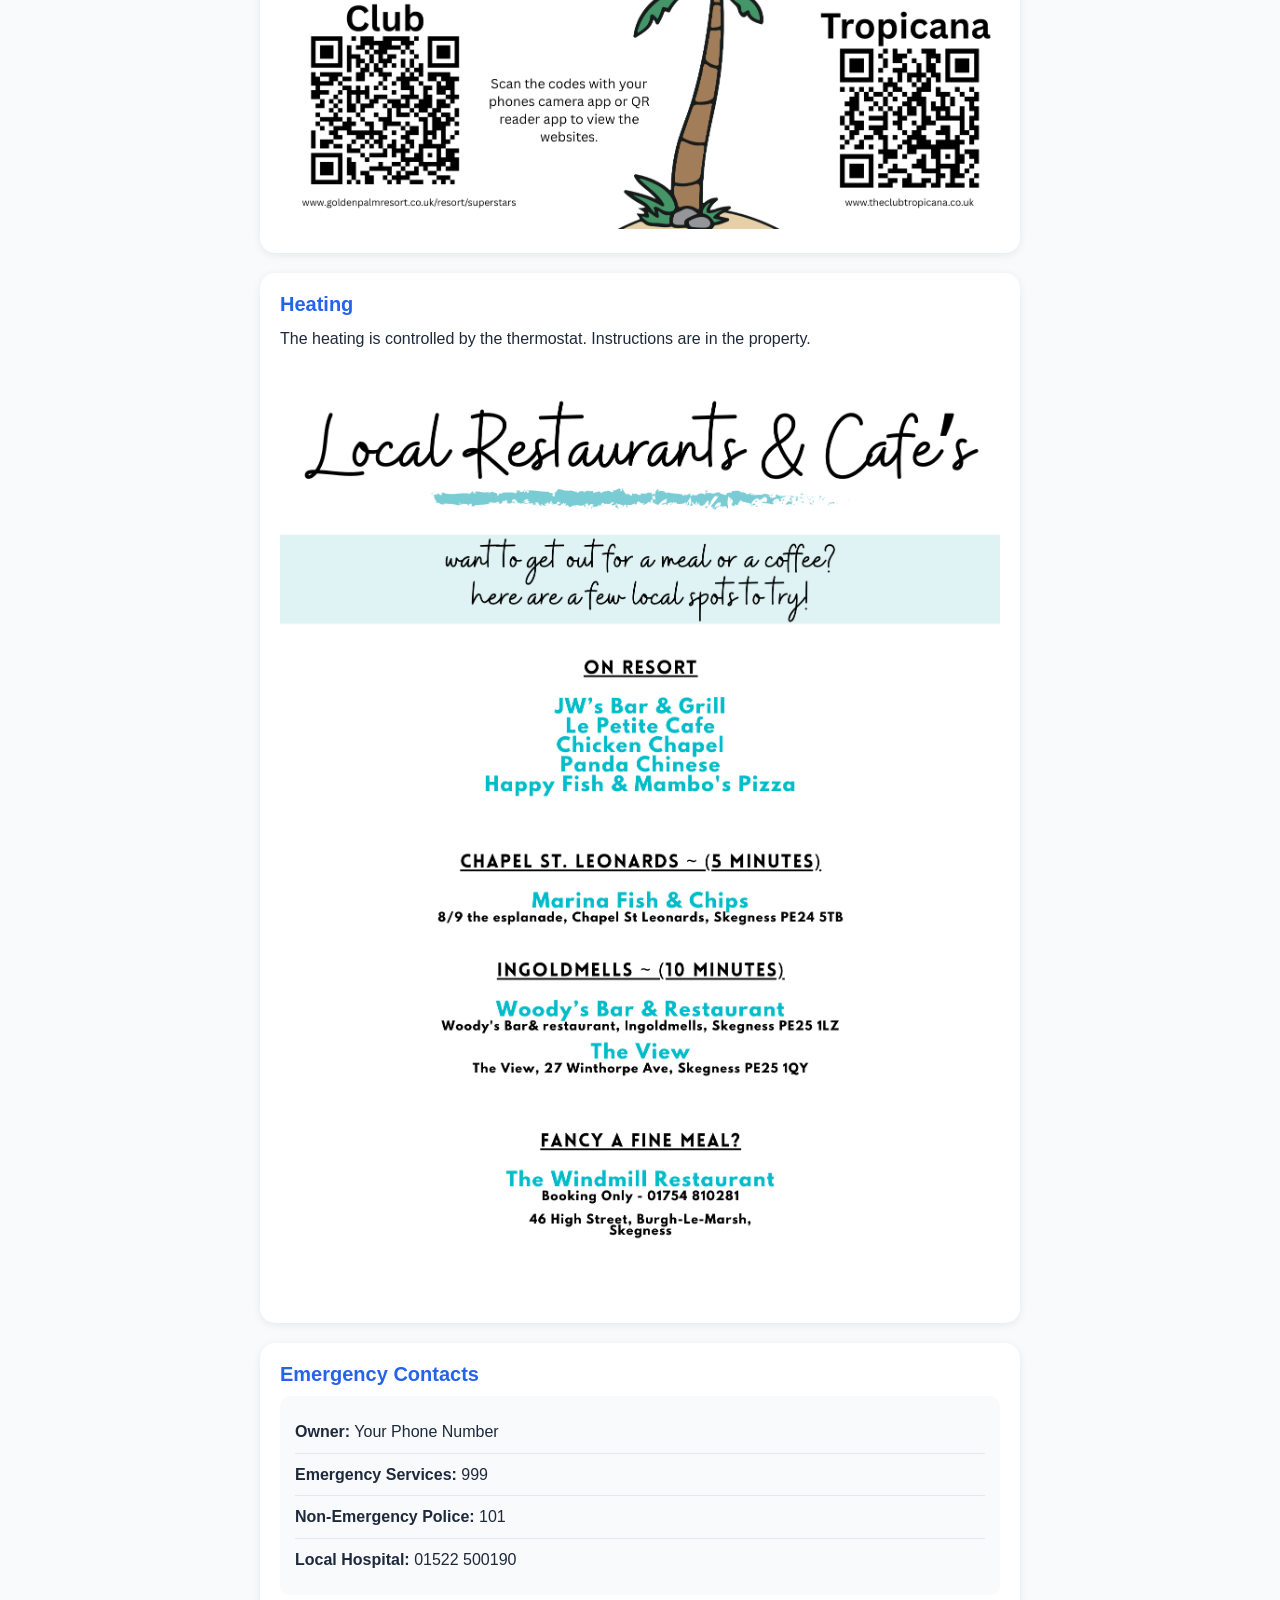
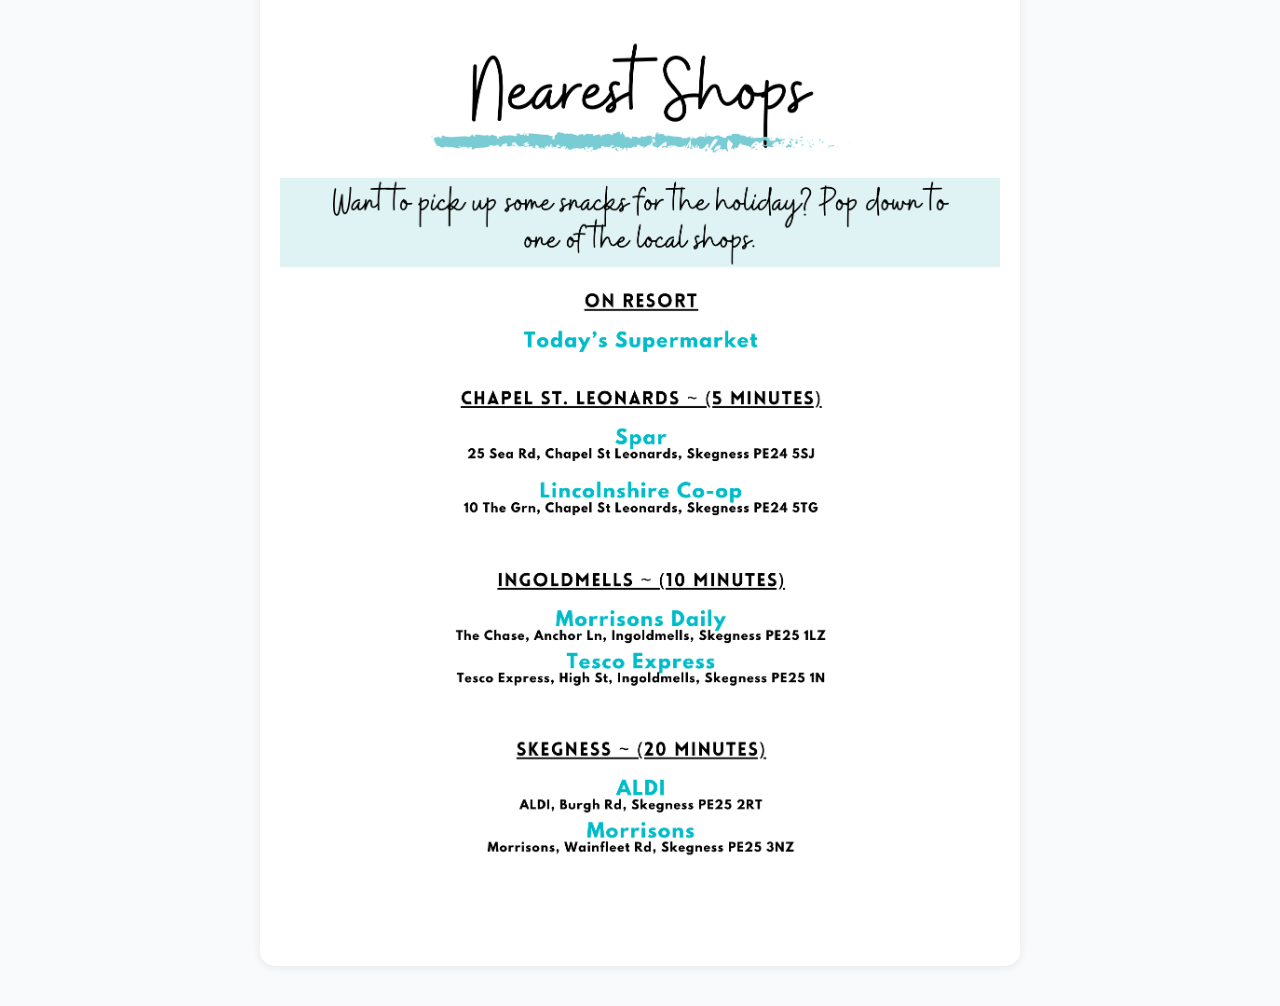
==== commit 00f3cb56: "img upload" ====
--- a/guide.html
+++ b/guide.html
@@ -17,7 +17,14 @@
             <section class="guide-section">
                 <h2>Welcome</h2>
                 <p>Welcome to our holiday home! We hope you have a wonderful stay. This guide contains everything you need to know about the property and local area.</p>
-                <img src="assets/images/welcome.jpg" alt="Welcome" class="guide-image">
+                <img src="assets/images/welcome.png" alt="Welcome" class="guide-image">
+            </section>
+
+            <section class="guide-section">
+                <h2>Check In / Check Out</h2>
+                <p><strong>Check In:</strong> After 3:00 PM</p>
+                <p><strong>Check Out:</strong> Before 10:00 AM</p>
+                <img src="assets/images/checkin.png" alt="Check In / Out" class="guide-image">
             </section>
 
             <section class="guide-section">
@@ -26,19 +33,67 @@
                     <p><strong>Network:</strong> <span id="wifiNetwork">Your WiFi Name</span></p>
                     <p><strong>Password:</strong> <span id="wifiPassword">Your Password</span></p>
                 </div>
-                <img src="assets/images/wifi.jpg" alt="WiFi" class="guide-image">
+                <img src="assets/images/wifi.png" alt="WiFi" class="guide-image">
             </section>
 
             <section class="guide-section">
-                <h2>Local Area</h2>
-                <p>Chapel St Leonards is a peaceful coastal village with beautiful beaches and charming local amenities.</p>
-                <img src="assets/images/local-area.jpg" alt="Local Area" class="guide-image">
+                <h2>Local Bus</h2>
+                <p>There is a bus stop on the main road. Check local routes for times.</p>
+                <img src="assets/images/bus.png" alt="Local Bus" class="guide-image">
+            </section>
+
+            <section class="guide-section">
+                <h2>Local Taxi</h2>
+                <p>For local taxi services, please contact the owner for recommended numbers.</p>
+                <img src="assets/images/taxi.png" alt="Local Taxi" class="guide-image">
+            </section>
+
+            <section class="guide-section">
+                <h2>Places to Eat</h2>
+                <p>There are several great places to eat in the local area. Check the map for recommendations.</p>
+                <img src="assets/images/eat.png" alt="Places to Eat" class="guide-image">
+            </section>
+
+            <section class="guide-section">
+                <h2>Beach Access</h2>
+                <p>The beach is a short walk from the property. Enjoy the beautiful coastline!</p>
+                <img src="assets/images/beach.png" alt="Beach Access" class="guide-image">
+            </section>
+
+            <section class="guide-section">
+                <h2>Beach Hut</h2>
+                <p>Beach hut keys are located in the property. Please return after use.</p>
+                <img src="assets/images/beach-hut.png" alt="Beach Hut" class="guide-image">
+            </section>
+
+            <section class="guide-section">
+                <h2>Local Attractions</h2>
+                <p>There are many attractions in the area. Check local guides for recommendations.</p>
+                <img src="assets/images/attractions.png" alt="Attractions" class="guide-image">
+            </section>
+
+            <section class="guide-section">
+                <h2>Parking</h2>
+                <p>Free parking is available on the street. Please be considerate of neighbours.</p>
+                <img src="assets/images/parking.png" alt="Parking" class="guide-image">
+            </section>
+
+            <section class="guide-section">
+                <h2>Recycling</h2>
+                <p>Please separate recycling from general waste. Bins are clearly labelled.</p>
+                <img src="assets/images/recycling.png" alt="Recycling" class="guide-image">
             </section>
 
             <section class="guide-section">
                 <h2>Rubbish Collection</h2>
                 <p>Bins are collected on <strong>Friday mornings</strong>. Please put bins out the night before.</p>
-                <img src="assets/images/rubbish.jpg" alt="Rubbish" class="guide-image">
+                <img src="assets/images/rubbish.png" alt="Rubbish" class="guide-image">
+            </section>
+
+            <section class="guide-section">
+                <h2>Heating</h2>
+                <p>The heating is controlled by the thermostat. Instructions are in the property.</p>
+                <img src="assets/images/heating.png" alt="Heating" class="guide-image">
             </section>
 
             <section class="guide-section">
@@ -49,7 +104,7 @@
                     <p><strong>Non-Emergency Police:</strong> 101</p>
                     <p><strong>Local Hospital:</strong> 01522 500190</p>
                 </div>
-                <img src="assets/images/emergency.jpg" alt="Emergency" class="guide-image">
+                <img src="assets/images/contacts.png" alt="Emergency Contacts" class="guide-image">
             </section>
         </main>
     </div>
--- a/css/styles.css
+++ b/css/styles.css
@@ -252,8 +252,7 @@
 
 .guide-image {
     width: 100%;
-    height: 200px;
-    object-fit: cover;
+    max-width: 100%;
     border-radius: 10px;
     margin-top: 15px;
     background: var(--background-color);
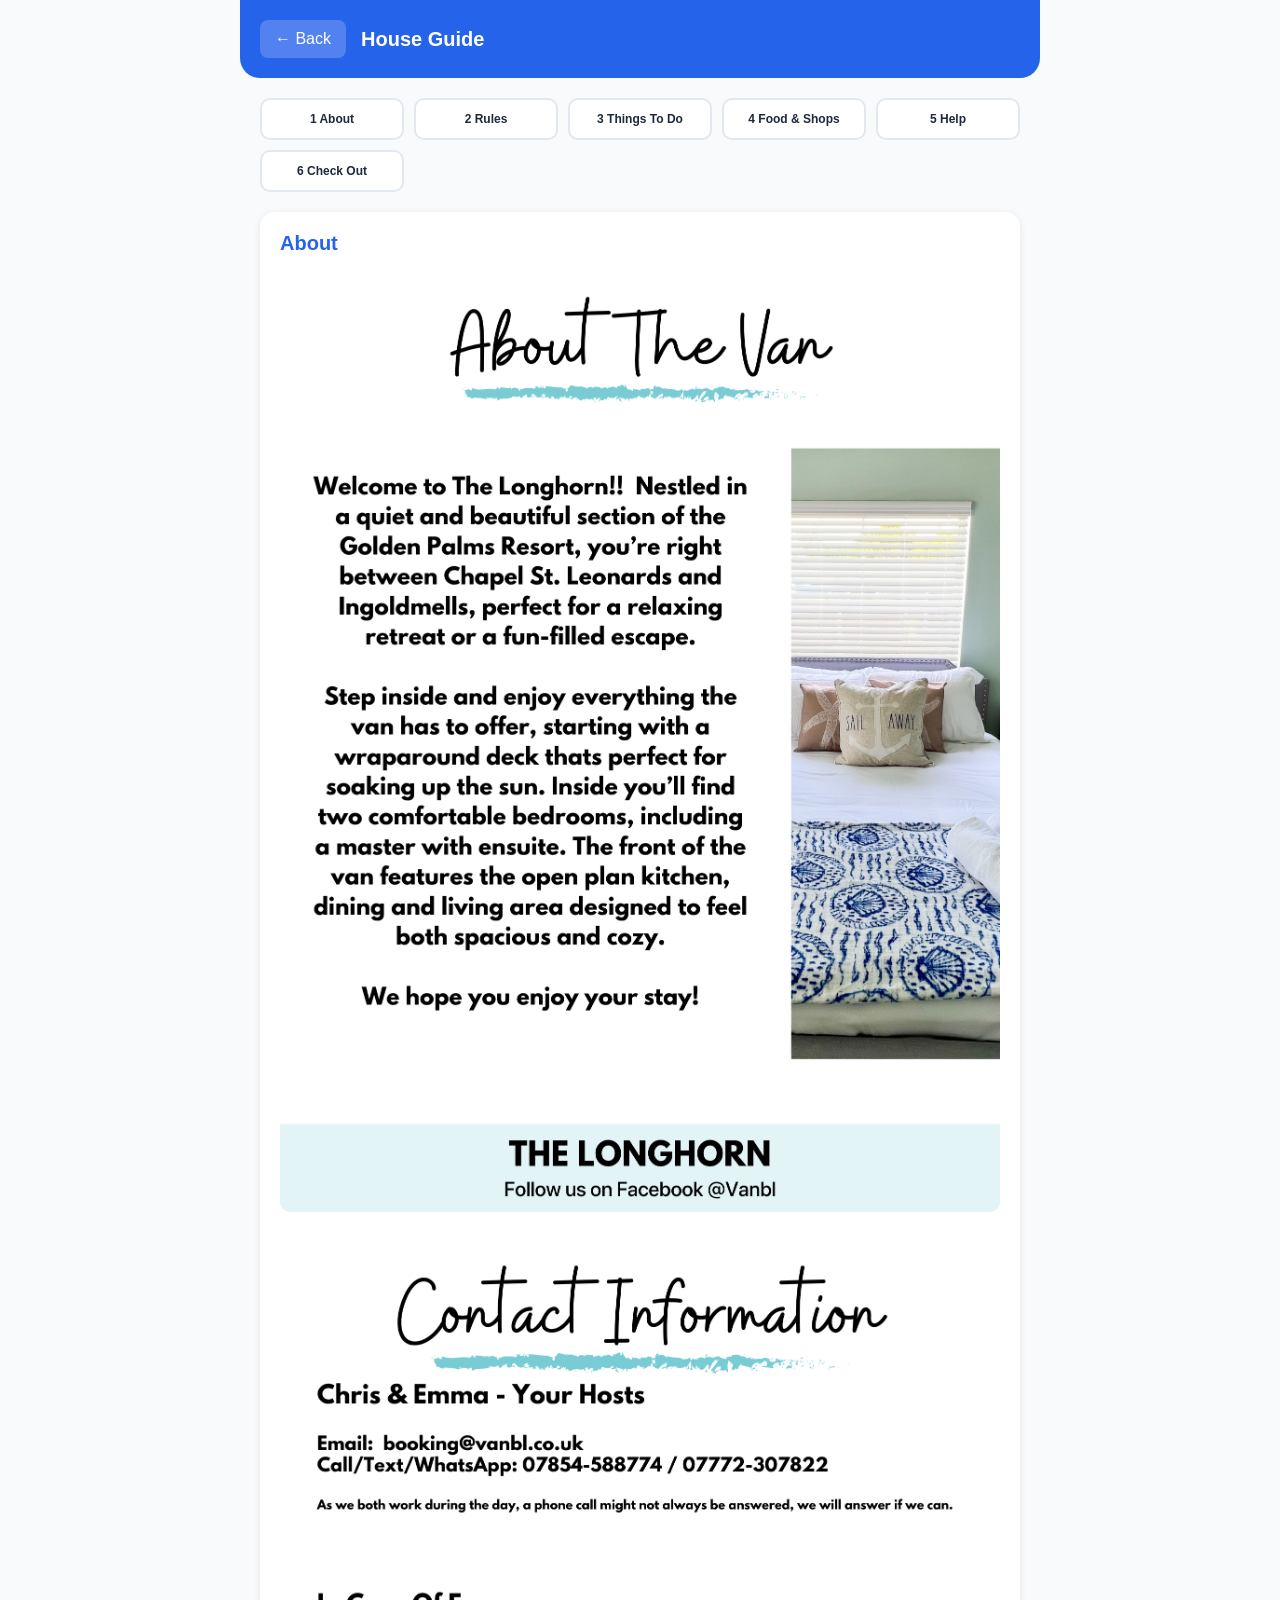
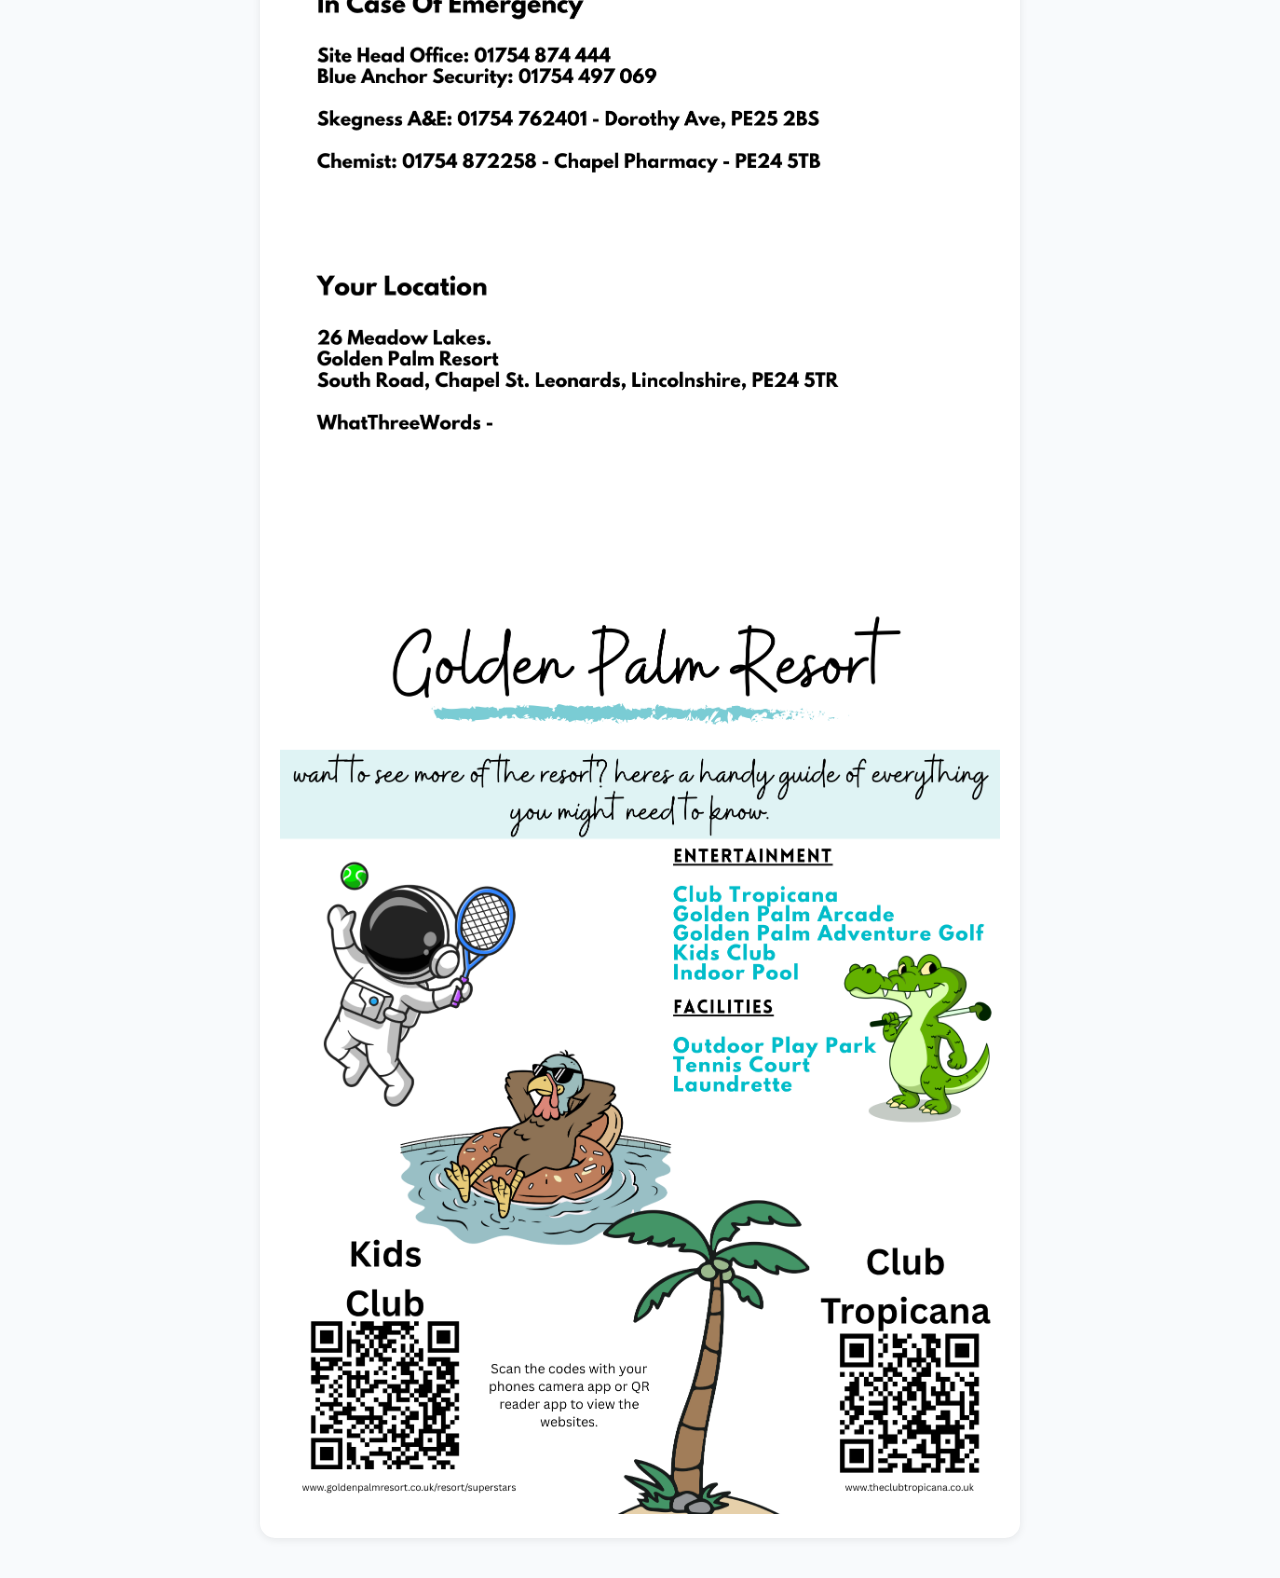
==== commit 1b53382e: "fix" ====
--- a/guide.html
+++ b/guide.html
@@ -13,102 +13,69 @@
             <h1>House Guide</h1>
         </header>
 
-        <main class="guide-content">
-            <section class="guide-section">
-                <h2>Welcome</h2>
-                <p>Welcome to our holiday home! We hope you have a wonderful stay. This guide contains everything you need to know about the property and local area.</p>
-                <img src="assets/images/welcome.png" alt="Welcome" class="guide-image">
+        <nav class="guide-nav" id="guideNav">
+            <button class="nav-btn" onclick="showSection('1About')">1 About</button>
+            <button class="nav-btn" onclick="showSection('2Rules')">2 Rules</button>
+            <button class="nav-btn" onclick="showSection('3ThingsToDo')">3 Things To Do</button>
+            <button class="nav-btn" onclick="showSection('4FoodAndShops')">4 Food & Shops</button>
+            <button class="nav-btn" onclick="showSection('5Help')">5 Help</button>
+            <button class="nav-btn" onclick="showSection('6Check-Out')">6 Check Out</button>
+        </nav>
+
+        <main class="guide-content" id="guideContent">
+            <section class="guide-section active" id="section-1About">
+                <h2>About</h2>
+                <img src="assets/images/1About/1about.png" alt="About" class="guide-image">
+                <img src="assets/images/1About/2contact.png" alt="Contact" class="guide-image">
+                <img src="assets/images/1About/3resort.png" alt="Resort" class="guide-image">
             </section>
 
-            <section class="guide-section">
-                <h2>Check In / Check Out</h2>
-                <p><strong>Check In:</strong> After 3:00 PM</p>
-                <p><strong>Check Out:</strong> Before 10:00 AM</p>
-                <img src="assets/images/checkin.png" alt="Check In / Out" class="guide-image">
+            <section class="guide-section" id="section-2Rules">
+                <h2>Rules</h2>
+                <img src="assets/images/2Rules/1rules.png" alt="Rules" class="guide-image">
+                <img src="assets/images/2Rules/2waste.png" alt="Waste" class="guide-image">
             </section>
 
-            <section class="guide-section">
-                <h2>WiFi Details</h2>
-                <div class="wifi-info">
-                    <p><strong>Network:</strong> <span id="wifiNetwork">Your WiFi Name</span></p>
-                    <p><strong>Password:</strong> <span id="wifiPassword">Your Password</span></p>
-                </div>
-                <img src="assets/images/wifi.png" alt="WiFi" class="guide-image">
+            <section class="guide-section" id="section-3ThingsToDo">
+                <h2>Things To Do</h2>
+                <img src="assets/images/3ThingsToDo/10.png" alt="Things To Do 1" class="guide-image">
+                <img src="assets/images/3ThingsToDo/11.png" alt="Things To Do 2" class="guide-image">
+                <img src="assets/images/3ThingsToDo/12.png" alt="Things To Do 3" class="guide-image">
             </section>
 
-            <section class="guide-section">
-                <h2>Local Bus</h2>
-                <p>There is a bus stop on the main road. Check local routes for times.</p>
-                <img src="assets/images/bus.png" alt="Local Bus" class="guide-image">
+            <section class="guide-section" id="section-4FoodAndShops">
+                <h2>Food & Shops</h2>
+                <img src="assets/images/4FoodAndShops/14.png" alt="Food & Shops 1" class="guide-image">
+                <img src="assets/images/4FoodAndShops/15.png" alt="Food & Shops 2" class="guide-image">
             </section>
 
-            <section class="guide-section">
-                <h2>Local Taxi</h2>
-                <p>For local taxi services, please contact the owner for recommended numbers.</p>
-                <img src="assets/images/taxi.png" alt="Local Taxi" class="guide-image">
+            <section class="guide-section" id="section-5Help">
+                <h2>Help</h2>
+                <img src="assets/images/5Help/1gass.png" alt="Help 1" class="guide-image">
+                <img src="assets/images/5Help/2gass.png" alt="Help 2" class="guide-image">
+                <img src="assets/images/5Help/3gass.png" alt="Help 3" class="guide-image">
             </section>
 
-            <section class="guide-section">
-                <h2>Places to Eat</h2>
-                <p>There are several great places to eat in the local area. Check the map for recommendations.</p>
-                <img src="assets/images/eat.png" alt="Places to Eat" class="guide-image">
-            </section>
-
-            <section class="guide-section">
-                <h2>Beach Access</h2>
-                <p>The beach is a short walk from the property. Enjoy the beautiful coastline!</p>
-                <img src="assets/images/beach.png" alt="Beach Access" class="guide-image">
-            </section>
-
-            <section class="guide-section">
-                <h2>Beach Hut</h2>
-                <p>Beach hut keys are located in the property. Please return after use.</p>
-                <img src="assets/images/beach-hut.png" alt="Beach Hut" class="guide-image">
-            </section>
-
-            <section class="guide-section">
-                <h2>Local Attractions</h2>
-                <p>There are many attractions in the area. Check local guides for recommendations.</p>
-                <img src="assets/images/attractions.png" alt="Attractions" class="guide-image">
-            </section>
-
-            <section class="guide-section">
-                <h2>Parking</h2>
-                <p>Free parking is available on the street. Please be considerate of neighbours.</p>
-                <img src="assets/images/parking.png" alt="Parking" class="guide-image">
-            </section>
-
-            <section class="guide-section">
-                <h2>Recycling</h2>
-                <p>Please separate recycling from general waste. Bins are clearly labelled.</p>
-                <img src="assets/images/recycling.png" alt="Recycling" class="guide-image">
-            </section>
-
-            <section class="guide-section">
-                <h2>Rubbish Collection</h2>
-                <p>Bins are collected on <strong>Friday mornings</strong>. Please put bins out the night before.</p>
-                <img src="assets/images/rubbish.png" alt="Rubbish" class="guide-image">
-            </section>
-
-            <section class="guide-section">
-                <h2>Heating</h2>
-                <p>The heating is controlled by the thermostat. Instructions are in the property.</p>
-                <img src="assets/images/heating.png" alt="Heating" class="guide-image">
-            </section>
-
-            <section class="guide-section">
-                <h2>Emergency Contacts</h2>
-                <div class="contacts-list">
-                    <p><strong>Owner:</strong> <span id="ownerContact">Your Phone Number</span></p>
-                    <p><strong>Emergency Services:</strong> 999</p>
-                    <p><strong>Non-Emergency Police:</strong> 101</p>
-                    <p><strong>Local Hospital:</strong> 01522 500190</p>
-                </div>
-                <img src="assets/images/contacts.png" alt="Emergency Contacts" class="guide-image">
+            <section class="guide-section" id="section-6Check-Out">
+                <h2>Check Out</h2>
+                <img src="assets/images/6Check-Out/checkout.png" alt="Check Out" class="guide-image">
             </section>
         </main>
     </div>
 
     <script src="js/app.js"></script>
+    <script>
+        function showSection(id) {
+            document.querySelectorAll('.guide-section').forEach(s => s.classList.remove('active'));
+            document.querySelectorAll('.nav-btn').forEach(b => b.classList.remove('active'));
+            document.getElementById('section-' + id).classList.add('active');
+            event.target.classList.add('active');
+            document.getElementById('section-' + id).scrollIntoView({ behavior: 'smooth', block: 'start' });
+        }
+
+        document.addEventListener('DOMContentLoaded', () => {
+            document.querySelector('.nav-btn').classList.add('active');
+        });
+    </script>
 </body>
 </html>
--- a/css/styles.css
+++ b/css/styles.css
@@ -226,6 +226,33 @@
     font-size: 1.25rem;
 }
 
+/* Guide Navigation */
+.guide-nav {
+    display: grid;
+    grid-template-columns: repeat(5, 1fr);
+    gap: 10px;
+    margin-bottom: 20px;
+}
+
+.nav-btn {
+    padding: 12px 8px;
+    background: var(--card-background);
+    border: 2px solid var(--border-color);
+    border-radius: 10px;
+    font-size: 0.75rem;
+    font-weight: 600;
+    color: var(--text-color);
+    cursor: pointer;
+    transition: all 0.2s;
+}
+
+.nav-btn:active {
+    background: var(--primary-color);
+    border-color: var(--primary-color);
+    color: white;
+}
+
+/* Guide Sections */
 .guide-content {
     display: flex;
     flex-direction: column;
@@ -237,6 +264,11 @@
     padding: 20px;
     border-radius: 15px;
     box-shadow: 0 2px 8px rgba(0, 0, 0, 0.08);
+    display: none;
+}
+
+.guide-section.active {
+    display: block;
 }
 
 .guide-section h2 {
@@ -443,7 +475,11 @@
     display: none;
 }
 
-@media (max-width: 480px) {
+@media (max-width: 600px) {
+    .guide-nav {
+        grid-template-columns: repeat(3, 1fr);
+    }
+
     .dates-section {
         grid-template-columns: 1fr;
     }
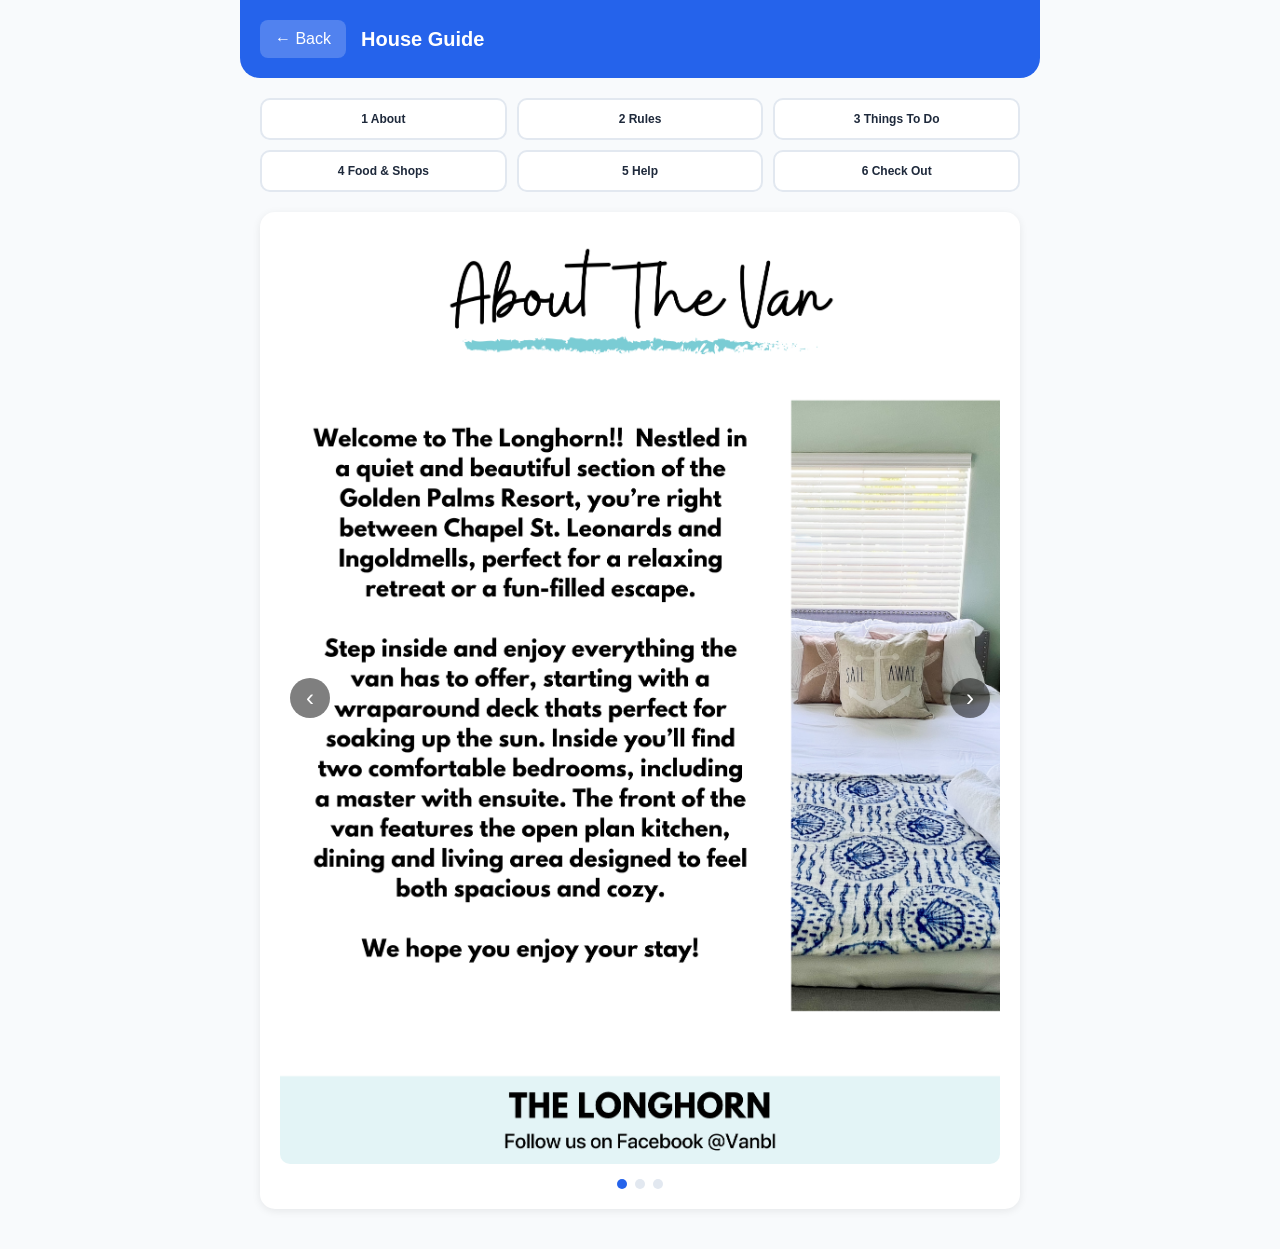
==== commit bbd5b1a0: "sidescroll pictures" ====
--- a/guide.html
+++ b/guide.html
@@ -14,67 +14,153 @@
         </header>
 
         <nav class="guide-nav" id="guideNav">
-            <button class="nav-btn" onclick="showSection('1About')">1 About</button>
-            <button class="nav-btn" onclick="showSection('2Rules')">2 Rules</button>
-            <button class="nav-btn" onclick="showSection('3ThingsToDo')">3 Things To Do</button>
-            <button class="nav-btn" onclick="showSection('4FoodAndShops')">4 Food & Shops</button>
-            <button class="nav-btn" onclick="showSection('5Help')">5 Help</button>
-            <button class="nav-btn" onclick="showSection('6Check-Out')">6 Check Out</button>
+            <button class="nav-btn" onclick="showSection('1About', this)">1 About</button>
+            <button class="nav-btn" onclick="showSection('2Rules', this)">2 Rules</button>
+            <button class="nav-btn" onclick="showSection('3ThingsToDo', this)">3 Things To Do</button>
+            <button class="nav-btn" onclick="showSection('4FoodAndShops', this)">4 Food & Shops</button>
+            <button class="nav-btn" onclick="showSection('5Help', this)">5 Help</button>
+            <button class="nav-btn" onclick="showSection('6Check-Out', this)">6 Check Out</button>
         </nav>
 
         <main class="guide-content" id="guideContent">
             <section class="guide-section active" id="section-1About">
-                <h2>About</h2>
-                <img src="assets/images/1About/1about.png" alt="About" class="guide-image">
-                <img src="assets/images/1About/2contact.png" alt="Contact" class="guide-image">
-                <img src="assets/images/1About/3resort.png" alt="Resort" class="guide-image">
+                <div class="carousel" data-section="1About">
+                    <button class="carousel-btn prev" onclick="scrollCarousel(this, -1)">‹</button>
+                    <div class="carousel-track">
+                        <img src="assets/images/1About/1about.png" alt="About" class="carousel-img">
+                        <img src="assets/images/1About/2contact.png" alt="Contact" class="carousel-img">
+                        <img src="assets/images/1About/3resort.png" alt="Resort" class="carousel-img">
+                    </div>
+                    <button class="carousel-btn next" onclick="scrollCarousel(this, 1)">›</button>
+                </div>
+                <div class="carousel-dots"></div>
             </section>
 
             <section class="guide-section" id="section-2Rules">
-                <h2>Rules</h2>
-                <img src="assets/images/2Rules/1rules.png" alt="Rules" class="guide-image">
-                <img src="assets/images/2Rules/2waste.png" alt="Waste" class="guide-image">
+                <div class="carousel" data-section="2Rules">
+                    <button class="carousel-btn prev" onclick="scrollCarousel(this, -1)">‹</button>
+                    <div class="carousel-track">
+                        <img src="assets/images/2Rules/1rules.png" alt="Rules" class="carousel-img">
+                        <img src="assets/images/2Rules/2waste.png" alt="Waste" class="carousel-img">
+                    </div>
+                    <button class="carousel-btn next" onclick="scrollCarousel(this, 1)">›</button>
+                </div>
+                <div class="carousel-dots"></div>
             </section>
 
             <section class="guide-section" id="section-3ThingsToDo">
-                <h2>Things To Do</h2>
-                <img src="assets/images/3ThingsToDo/10.png" alt="Things To Do 1" class="guide-image">
-                <img src="assets/images/3ThingsToDo/11.png" alt="Things To Do 2" class="guide-image">
-                <img src="assets/images/3ThingsToDo/12.png" alt="Things To Do 3" class="guide-image">
+                <div class="carousel" data-section="3ThingsToDo">
+                    <button class="carousel-btn prev" onclick="scrollCarousel(this, -1)">‹</button>
+                    <div class="carousel-track">
+                        <img src="assets/images/3ThingsToDo/10.png" alt="Things To Do 1" class="carousel-img">
+                        <img src="assets/images/3ThingsToDo/11.png" alt="Things To Do 2" class="carousel-img">
+                        <img src="assets/images/3ThingsToDo/12.png" alt="Things To Do 3" class="carousel-img">
+                    </div>
+                    <button class="carousel-btn next" onclick="scrollCarousel(this, 1)">›</button>
+                </div>
+                <div class="carousel-dots"></div>
             </section>
 
             <section class="guide-section" id="section-4FoodAndShops">
-                <h2>Food & Shops</h2>
-                <img src="assets/images/4FoodAndShops/14.png" alt="Food & Shops 1" class="guide-image">
-                <img src="assets/images/4FoodAndShops/15.png" alt="Food & Shops 2" class="guide-image">
+                <div class="carousel" data-section="4FoodAndShops">
+                    <button class="carousel-btn prev" onclick="scrollCarousel(this, -1)">‹</button>
+                    <div class="carousel-track">
+                        <img src="assets/images/4FoodAndShops/14.png" alt="Food & Shops 1" class="carousel-img">
+                        <img src="assets/images/4FoodAndShops/15.png" alt="Food & Shops 2" class="carousel-img">
+                    </div>
+                    <button class="carousel-btn next" onclick="scrollCarousel(this, 1)">›</button>
+                </div>
+                <div class="carousel-dots"></div>
             </section>
 
             <section class="guide-section" id="section-5Help">
-                <h2>Help</h2>
-                <img src="assets/images/5Help/1gass.png" alt="Help 1" class="guide-image">
-                <img src="assets/images/5Help/2gass.png" alt="Help 2" class="guide-image">
-                <img src="assets/images/5Help/3gass.png" alt="Help 3" class="guide-image">
+                <div class="carousel" data-section="5Help">
+                    <button class="carousel-btn prev" onclick="scrollCarousel(this, -1)">‹</button>
+                    <div class="carousel-track">
+                        <img src="assets/images/5Help/1gass.png" alt="Help 1" class="carousel-img">
+                        <img src="assets/images/5Help/2gass.png" alt="Help 2" class="carousel-img">
+                        <img src="assets/images/5Help/3gass.png" alt="Help 3" class="carousel-img">
+                    </div>
+                    <button class="carousel-btn next" onclick="scrollCarousel(this, 1)">›</button>
+                </div>
+                <div class="carousel-dots"></div>
             </section>
 
             <section class="guide-section" id="section-6Check-Out">
-                <h2>Check Out</h2>
-                <img src="assets/images/6Check-Out/checkout.png" alt="Check Out" class="guide-image">
+                <div class="carousel" data-section="6Check-Out">
+                    <button class="carousel-btn prev" onclick="scrollCarousel(this, -1)">‹</button>
+                    <div class="carousel-track">
+                        <img src="assets/images/6Check-Out/checkout.png" alt="Check Out" class="carousel-img">
+                    </div>
+                    <button class="carousel-btn next" onclick="scrollCarousel(this, 1)">›</button>
+                </div>
+                <div class="carousel-dots"></div>
             </section>
         </main>
     </div>
 
     <script src="js/app.js"></script>
     <script>
-        function showSection(id) {
+        function showSection(id, btn) {
             document.querySelectorAll('.guide-section').forEach(s => s.classList.remove('active'));
             document.querySelectorAll('.nav-btn').forEach(b => b.classList.remove('active'));
             document.getElementById('section-' + id).classList.add('active');
-            event.target.classList.add('active');
+            if (btn) btn.classList.add('active');
             document.getElementById('section-' + id).scrollIntoView({ behavior: 'smooth', block: 'start' });
+            initCarousel(document.getElementById('section-' + id));
+        }
+
+        function scrollCarousel(btn, direction) {
+            const carousel = btn.closest('.carousel');
+            const track = carousel.querySelector('.carousel-track');
+            const images = track.querySelectorAll('.carousel-img');
+            const currentIndex = parseInt(carousel.dataset.index) || 0;
+            let newIndex = currentIndex + direction;
+            if (newIndex < 0) newIndex = images.length - 1;
+            if (newIndex >= images.length) newIndex = 0;
+            carousel.dataset.index = newIndex;
+            track.style.transform = `translateX(-${newIndex * 100}%)`;
+            updateDots(carousel, newIndex);
+        }
+
+        function updateDots(carousel, index) {
+            const dots = carousel.closest('.guide-section').querySelectorAll('.carousel-dots .dot');
+            dots.forEach((dot, i) => {
+                dot.classList.toggle('active', i === index);
+            });
+        }
+
+        function initCarousel(section) {
+            const carousel = section.querySelector('.carousel');
+            const track = carousel.querySelector('.carousel-track');
+            const images = track.querySelectorAll('.carousel-img');
+            const dotsContainer = section.querySelector('.carousel-dots');
+            
+            carousel.dataset.index = 0;
+            track.style.transform = 'translateX(0%)';
+            track.style.transition = 'transform 0.3s ease';
+            
+            dotsContainer.innerHTML = '';
+            images.forEach((_, i) => {
+                const dot = document.createElement('span');
+                dot.className = 'dot' + (i === 0 ? ' active' : '');
+                dot.onclick = () => goToSlide(carousel, i);
+                dotsContainer.appendChild(dot);
+            });
+        }
+
+        function goToSlide(carousel, index) {
+            const track = carousel.querySelector('.carousel-track');
+            carousel.dataset.index = index;
+            track.style.transform = `translateX(-${index * 100}%)`;
+            updateDots(carousel, index);
         }
 
         document.addEventListener('DOMContentLoaded', () => {
-            document.querySelector('.nav-btn').classList.add('active');
+            const firstBtn = document.querySelector('.nav-btn');
+            if (firstBtn) firstBtn.classList.add('active');
+            const firstSection = document.querySelector('.guide-section.active');
+            if (firstSection) initCarousel(firstSection);
         });
     </script>
 </body>
--- a/css/styles.css
+++ b/css/styles.css
@@ -229,7 +229,7 @@
 /* Guide Navigation */
 .guide-nav {
     display: grid;
-    grid-template-columns: repeat(5, 1fr);
+    grid-template-columns: repeat(3, 1fr);
     gap: 10px;
     margin-bottom: 20px;
 }
@@ -280,6 +280,70 @@
 .guide-section p {
     color: var(--text-color);
     line-height: 1.6;
+}
+
+/* Carousel */
+.carousel {
+    position: relative;
+    width: 100%;
+    overflow: hidden;
+}
+
+.carousel-track {
+    display: flex;
+    width: 100%;
+}
+
+.carousel-img {
+    min-width: 100%;
+    width: 100%;
+    border-radius: 10px;
+    background: var(--background-color);
+}
+
+.carousel-btn {
+    position: absolute;
+    top: 50%;
+    transform: translateY(-50%);
+    background: rgba(0, 0, 0, 0.5);
+    color: white;
+    border: none;
+    width: 40px;
+    height: 40px;
+    border-radius: 50%;
+    font-size: 1.5rem;
+    cursor: pointer;
+    z-index: 10;
+    display: flex;
+    align-items: center;
+    justify-content: center;
+}
+
+.carousel-btn.prev {
+    left: 10px;
+}
+
+.carousel-btn.next {
+    right: 10px;
+}
+
+.carousel-dots {
+    display: flex;
+    justify-content: center;
+    gap: 8px;
+    margin-top: 15px;
+}
+
+.carousel-dots .dot {
+    width: 10px;
+    height: 10px;
+    border-radius: 50%;
+    background: var(--border-color);
+    cursor: pointer;
+}
+
+.carousel-dots .dot.active {
+    background: var(--primary-color);
 }
 
 .guide-image {
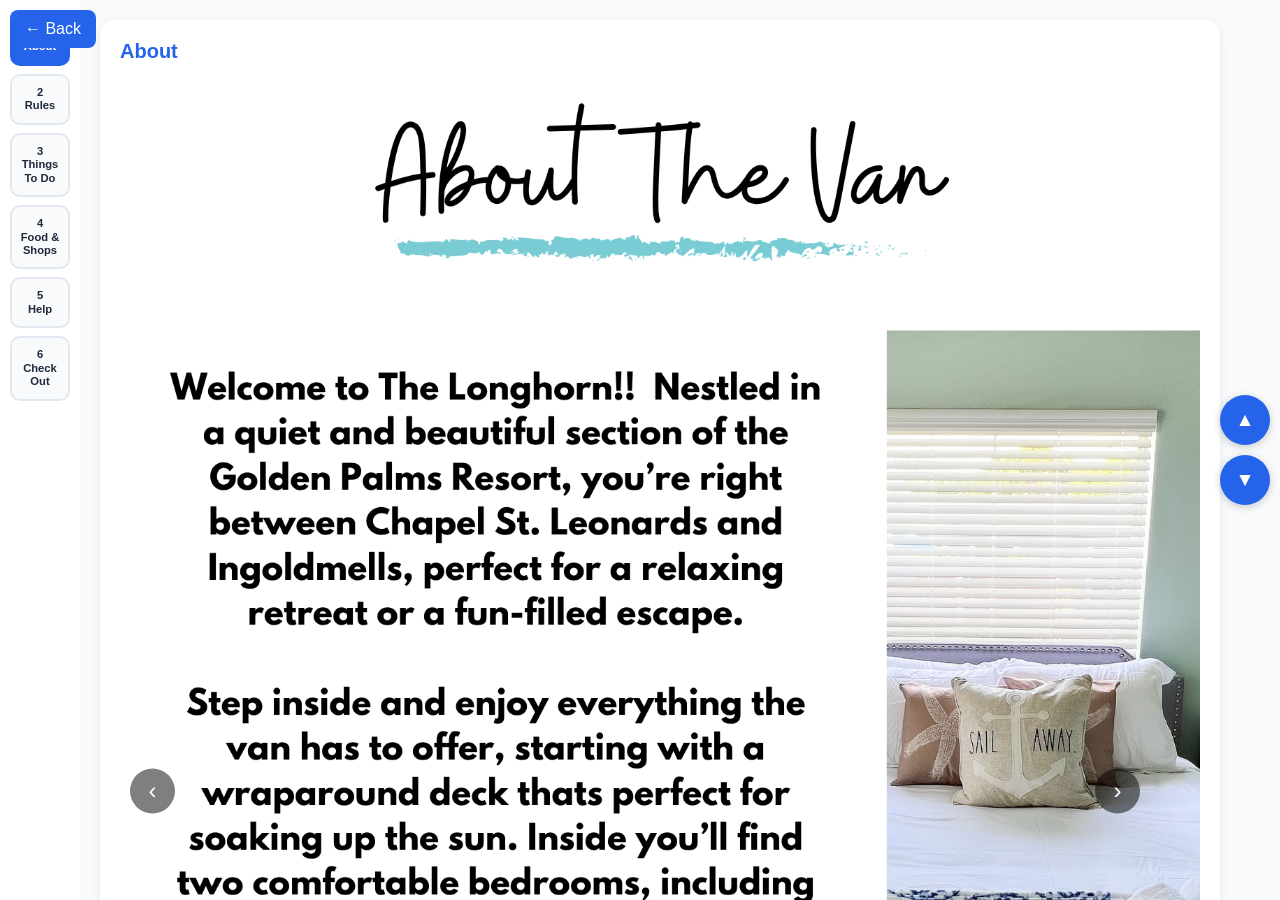
==== commit a990e517: "navbar change to side" ====
--- a/guide.html
+++ b/guide.html
@@ -7,112 +7,152 @@
     <link rel="stylesheet" href="css/styles.css">
 </head>
 <body>
-    <div class="container guide-container">
-        <header class="guide-header">
-            <button class="back-button" onclick="window.location.href='index.html'">← Back</button>
-            <h1>House Guide</h1>
-        </header>
-
+    <div class="guide-layout">
         <nav class="guide-nav" id="guideNav">
-            <button class="nav-btn" onclick="showSection('1About', this)">1 About</button>
-            <button class="nav-btn" onclick="showSection('2Rules', this)">2 Rules</button>
-            <button class="nav-btn" onclick="showSection('3ThingsToDo', this)">3 Things To Do</button>
-            <button class="nav-btn" onclick="showSection('4FoodAndShops', this)">4 Food & Shops</button>
-            <button class="nav-btn" onclick="showSection('5Help', this)">5 Help</button>
-            <button class="nav-btn" onclick="showSection('6Check-Out', this)">6 Check Out</button>
+            <button class="nav-btn" onclick="showSection('1About', this)" data-section="1About">1<br>About</button>
+            <button class="nav-btn" onclick="showSection('2Rules', this)" data-section="2Rules">2<br>Rules</button>
+            <button class="nav-btn" onclick="showSection('3ThingsToDo', this)" data-section="3ThingsToDo">3<br>Things To Do</button>
+            <button class="nav-btn" onclick="showSection('4FoodAndShops', this)" data-section="4FoodAndShops">4<br>Food & Shops</button>
+            <button class="nav-btn" onclick="showSection('5Help', this)" data-section="5Help">5<br>Help</button>
+            <button class="nav-btn" onclick="showSection('6Check-Out', this)" data-section="6Check-Out">6<br>Check Out</button>
         </nav>
 
-        <main class="guide-content" id="guideContent">
-            <section class="guide-section active" id="section-1About">
-                <div class="carousel" data-section="1About">
-                    <button class="carousel-btn prev" onclick="scrollCarousel(this, -1)">‹</button>
-                    <div class="carousel-track">
-                        <img src="assets/images/1About/1about.png" alt="About" class="carousel-img">
-                        <img src="assets/images/1About/2contact.png" alt="Contact" class="carousel-img">
-                        <img src="assets/images/1About/3resort.png" alt="Resort" class="carousel-img">
-                    </div>
-                    <button class="carousel-btn next" onclick="scrollCarousel(this, 1)">›</button>
-                </div>
-                <div class="carousel-dots"></div>
-            </section>
-
-            <section class="guide-section" id="section-2Rules">
-                <div class="carousel" data-section="2Rules">
-                    <button class="carousel-btn prev" onclick="scrollCarousel(this, -1)">‹</button>
-                    <div class="carousel-track">
-                        <img src="assets/images/2Rules/1rules.png" alt="Rules" class="carousel-img">
-                        <img src="assets/images/2Rules/2waste.png" alt="Waste" class="carousel-img">
-                    </div>
-                    <button class="carousel-btn next" onclick="scrollCarousel(this, 1)">›</button>
-                </div>
-                <div class="carousel-dots"></div>
-            </section>
-
-            <section class="guide-section" id="section-3ThingsToDo">
-                <div class="carousel" data-section="3ThingsToDo">
-                    <button class="carousel-btn prev" onclick="scrollCarousel(this, -1)">‹</button>
-                    <div class="carousel-track">
-                        <img src="assets/images/3ThingsToDo/10.png" alt="Things To Do 1" class="carousel-img">
-                        <img src="assets/images/3ThingsToDo/11.png" alt="Things To Do 2" class="carousel-img">
-                        <img src="assets/images/3ThingsToDo/12.png" alt="Things To Do 3" class="carousel-img">
-                    </div>
-                    <button class="carousel-btn next" onclick="scrollCarousel(this, 1)">›</button>
-                </div>
-                <div class="carousel-dots"></div>
-            </section>
-
-            <section class="guide-section" id="section-4FoodAndShops">
-                <div class="carousel" data-section="4FoodAndShops">
-                    <button class="carousel-btn prev" onclick="scrollCarousel(this, -1)">‹</button>
-                    <div class="carousel-track">
-                        <img src="assets/images/4FoodAndShops/14.png" alt="Food & Shops 1" class="carousel-img">
-                        <img src="assets/images/4FoodAndShops/15.png" alt="Food & Shops 2" class="carousel-img">
-                    </div>
-                    <button class="carousel-btn next" onclick="scrollCarousel(this, 1)">›</button>
-                </div>
-                <div class="carousel-dots"></div>
-            </section>
-
-            <section class="guide-section" id="section-5Help">
-                <div class="carousel" data-section="5Help">
-                    <button class="carousel-btn prev" onclick="scrollCarousel(this, -1)">‹</button>
-                    <div class="carousel-track">
-                        <img src="assets/images/5Help/1gass.png" alt="Help 1" class="carousel-img">
-                        <img src="assets/images/5Help/2gass.png" alt="Help 2" class="carousel-img">
-                        <img src="assets/images/5Help/3gass.png" alt="Help 3" class="carousel-img">
-                    </div>
-                    <button class="carousel-btn next" onclick="scrollCarousel(this, 1)">›</button>
-                </div>
-                <div class="carousel-dots"></div>
-            </section>
-
-            <section class="guide-section" id="section-6Check-Out">
-                <div class="carousel" data-section="6Check-Out">
-                    <button class="carousel-btn prev" onclick="scrollCarousel(this, -1)">‹</button>
-                    <div class="carousel-track">
-                        <img src="assets/images/6Check-Out/checkout.png" alt="Check Out" class="carousel-img">
-                    </div>
-                    <button class="carousel-btn next" onclick="scrollCarousel(this, 1)">›</button>
-                </div>
-                <div class="carousel-dots"></div>
-            </section>
+        <main class="guide-main" id="guideMain">
+            <div class="section-nav">
+                <button class="section-btn up" onclick="scrollSection(-1)">▲</button>
+                <button class="section-btn down" onclick="scrollSection(1)">▼</button>
+            </div>
+
+            <div class="guide-content" id="guideContent">
+                <section class="guide-section active" id="section-1About">
+                    <h2>About</h2>
+                    <div class="carousel" data-section="1About">
+                        <div class="carousel-track" id="track-1About"></div>
+                        <button class="carousel-btn prev" onclick="scrollCarousel(this, -1)">‹</button>
+                        <button class="carousel-btn next" onclick="scrollCarousel(this, 1)">›</button>
+                        <div class="carousel-dots" id="dots-1About"></div>
+                    </div>
+                </section>
+
+                <section class="guide-section" id="section-2Rules">
+                    <h2>Rules</h2>
+                    <div class="carousel" data-section="2Rules">
+                        <div class="carousel-track" id="track-2Rules"></div>
+                        <button class="carousel-btn prev" onclick="scrollCarousel(this, -1)">‹</button>
+                        <button class="carousel-btn next" onclick="scrollCarousel(this, 1)">›</button>
+                        <div class="carousel-dots" id="dots-2Rules"></div>
+                    </div>
+                </section>
+
+                <section class="guide-section" id="section-3ThingsToDo">
+                    <h2>Things To Do</h2>
+                    <div class="carousel" data-section="3ThingsToDo">
+                        <div class="carousel-track" id="track-3ThingsToDo"></div>
+                        <button class="carousel-btn prev" onclick="scrollCarousel(this, -1)">‹</button>
+                        <button class="carousel-btn next" onclick="scrollCarousel(this, 1)">›</button>
+                        <div class="carousel-dots" id="dots-3ThingsToDo"></div>
+                    </div>
+                </section>
+
+                <section class="guide-section" id="section-4FoodAndShops">
+                    <h2>Food & Shops</h2>
+                    <div class="carousel" data-section="4FoodAndShops">
+                        <div class="carousel-track" id="track-4FoodAndShops"></div>
+                        <button class="carousel-btn prev" onclick="scrollCarousel(this, -1)">‹</button>
+                        <button class="carousel-btn next" onclick="scrollCarousel(this, 1)">›</button>
+                        <div class="carousel-dots" id="dots-4FoodAndShops"></div>
+                    </div>
+                </section>
+
+                <section class="guide-section" id="section-5Help">
+                    <h2>Help</h2>
+                    <div class="carousel" data-section="5Help">
+                        <div class="carousel-track" id="track-5Help"></div>
+                        <button class="carousel-btn prev" onclick="scrollCarousel(this, -1)">‹</button>
+                        <button class="carousel-btn next" onclick="scrollCarousel(this, 1)">›</button>
+                        <div class="carousel-dots" id="dots-5Help"></div>
+                    </div>
+                </section>
+
+                <section class="guide-section" id="section-6Check-Out">
+                    <h2>Check Out</h2>
+                    <div class="carousel" data-section="6Check-Out">
+                        <div class="carousel-track" id="track-6Check-Out"></div>
+                        <button class="carousel-btn prev" onclick="scrollCarousel(this, -1)">‹</button>
+                        <button class="carousel-btn next" onclick="scrollCarousel(this, 1)">›</button>
+                        <div class="carousel-dots" id="dots-6Check-Out"></div>
+                    </div>
+                </section>
+            </div>
         </main>
     </div>
 
+    <button class="back-button-fixed" onclick="window.location.href='index.html'">← Back</button>
+
     <script src="js/app.js"></script>
     <script>
+        const sectionData = {
+            '1About': ['assets/images/1About/1about.png', 'assets/images/1About/2contact.png', 'assets/images/1About/3resort.png'],
+            '2Rules': ['assets/images/2Rules/1rules.png', 'assets/images/2Rules/2waste.png'],
+            '3ThingsToDo': ['assets/images/3ThingsToDo/10.png', 'assets/images/3ThingsToDo/11.png', 'assets/images/3ThingsToDo/12.png'],
+            '4FoodAndShops': ['assets/images/4FoodAndShops/14.png', 'assets/images/4FoodAndShops/15.png'],
+            '5Help': ['assets/images/5Help/1gass.png', 'assets/images/5Help/2gass.png', 'assets/images/5Help/3gass.png'],
+            '6Check-Out': ['assets/images/6Check-Out/checkout.png']
+        };
+
+        let currentSectionIndex = 0;
+        const sections = ['1About', '2Rules', '3ThingsToDo', '4FoodAndShops', '5Help', '6Check-Out'];
+
+        function initAllCarousels() {
+            Object.keys(sectionData).forEach(sectionId => {
+                const track = document.getElementById('track-' + sectionId);
+                const dotsContainer = document.getElementById('dots-' + sectionId);
+                sectionData[sectionId].forEach((img, i) => {
+                    const imgEl = document.createElement('img');
+                    imgEl.src = img;
+                    imgEl.className = 'carousel-img';
+                    imgEl.alt = sectionId + ' ' + (i + 1);
+                    track.appendChild(imgEl);
+                    
+                    const dot = document.createElement('span');
+                    dot.className = 'dot' + (i === 0 ? ' active' : '');
+                    dot.onclick = () => goToSlide(sectionId, i);
+                    dotsContainer.appendChild(dot);
+                });
+            });
+        }
+
         function showSection(id, btn) {
+            const sectionIndex = sections.indexOf(id);
+            if (sectionIndex !== -1) {
+                currentSectionIndex = sectionIndex;
+            }
+            
             document.querySelectorAll('.guide-section').forEach(s => s.classList.remove('active'));
             document.querySelectorAll('.nav-btn').forEach(b => b.classList.remove('active'));
-            document.getElementById('section-' + id).classList.add('active');
+            
+            const section = document.getElementById('section-' + id);
+            section.classList.add('active');
             if (btn) btn.classList.add('active');
-            document.getElementById('section-' + id).scrollIntoView({ behavior: 'smooth', block: 'start' });
-            initCarousel(document.getElementById('section-' + id));
+            
+            document.getElementById('guideContent').scrollTop = 0;
+            section.scrollIntoView({ block: 'start' });
+        }
+
+        function scrollSection(direction) {
+            let newIndex = currentSectionIndex + direction;
+            if (newIndex < 0) newIndex = sections.length - 1;
+            if (newIndex >= sections.length) newIndex = 0;
+            currentSectionIndex = newIndex;
+            
+            const navBtn = document.querySelector(`.nav-btn[data-section="${sections[newIndex]}"]`);
+            showSection(sections[newIndex], navBtn);
         }
 
         function scrollCarousel(btn, direction) {
             const carousel = btn.closest('.carousel');
-            const track = carousel.querySelector('.carousel-track');
+            const sectionId = carousel.dataset.section;
+            const track = document.getElementById('track-' + sectionId);
             const images = track.querySelectorAll('.carousel-img');
             const currentIndex = parseInt(carousel.dataset.index) || 0;
             let newIndex = currentIndex + direction;
@@ -120,47 +160,63 @@
             if (newIndex >= images.length) newIndex = 0;
             carousel.dataset.index = newIndex;
             track.style.transform = `translateX(-${newIndex * 100}%)`;
-            updateDots(carousel, newIndex);
-        }
-
-        function updateDots(carousel, index) {
-            const dots = carousel.closest('.guide-section').querySelectorAll('.carousel-dots .dot');
-            dots.forEach((dot, i) => {
+            updateDots(sectionId, newIndex);
+        }
+
+        function goToSlide(sectionId, index) {
+            const carousel = document.querySelector(`.carousel[data-section="${sectionId}"]`);
+            const track = document.getElementById('track-' + sectionId);
+            carousel.dataset.index = index;
+            track.style.transform = `translateX(-${index * 100}%)`;
+            updateDots(sectionId, index);
+        }
+
+        function updateDots(sectionId, index) {
+            const dotsContainer = document.getElementById('dots-' + sectionId);
+            dotsContainer.querySelectorAll('.dot').forEach((dot, i) => {
                 dot.classList.toggle('active', i === index);
             });
         }
 
-        function initCarousel(section) {
-            const carousel = section.querySelector('.carousel');
-            const track = carousel.querySelector('.carousel-track');
-            const images = track.querySelectorAll('.carousel-img');
-            const dotsContainer = section.querySelector('.carousel-dots');
-            
-            carousel.dataset.index = 0;
-            track.style.transform = 'translateX(0%)';
-            track.style.transition = 'transform 0.3s ease';
-            
-            dotsContainer.innerHTML = '';
-            images.forEach((_, i) => {
-                const dot = document.createElement('span');
-                dot.className = 'dot' + (i === 0 ? ' active' : '');
-                dot.onclick = () => goToSlide(carousel, i);
-                dotsContainer.appendChild(dot);
-            });
-        }
-
-        function goToSlide(carousel, index) {
-            const track = carousel.querySelector('.carousel-track');
-            carousel.dataset.index = index;
-            track.style.transform = `translateX(-${index * 100}%)`;
-            updateDots(carousel, index);
+        function setupSwipeGestures() {
+            const guideMain = document.getElementById('guideMain');
+            const guideContent = document.getElementById('guideContent');
+            
+            let touchStartX = 0;
+            let touchStartY = 0;
+            
+            guideMain.addEventListener('touchstart', (e) => {
+                touchStartX = e.touches[0].clientX;
+                touchStartY = e.touches[0].clientY;
+            }, { passive: true });
+            
+            guideMain.addEventListener('touchend', (e) => {
+                const touchEndX = e.changedTouches[0].clientX;
+                const touchEndY = e.changedTouches[0].clientY;
+                const deltaX = touchEndX - touchStartX;
+                const deltaY = touchEndY - touchStartY;
+                
+                const activeSection = document.querySelector('.guide-section.active');
+                const carousel = activeSection.querySelector('.carousel');
+                
+                if (Math.abs(deltaX) > Math.abs(deltaY) && Math.abs(deltaX) > 50) {
+                    if (deltaX < 0) {
+                        scrollCarousel(carousel.querySelector('.carousel-btn.next'), 1);
+                    } else {
+                        scrollCarousel(carousel.querySelector('.carousel-btn.prev'), -1);
+                    }
+                }
+            }, { passive: true });
         }
 
         document.addEventListener('DOMContentLoaded', () => {
+            initAllCarousels();
             const firstBtn = document.querySelector('.nav-btn');
-            if (firstBtn) firstBtn.classList.add('active');
-            const firstSection = document.querySelector('.guide-section.active');
-            if (firstSection) initCarousel(firstSection);
+            if (firstBtn) {
+                firstBtn.classList.add('active');
+                currentSectionIndex = 0;
+            }
+            setupSwipeGestures();
         });
     </script>
 </body>
--- a/css/styles.css
+++ b/css/styles.css
@@ -196,67 +196,92 @@
     background: var(--background-color);
 }
 
-/* Guide Page */
-.guide-container {
-    padding-bottom: 40px;
-}
-
-.guide-header {
-    display: flex;
-    align-items: center;
-    gap: 15px;
-    padding: 20px;
-    background: var(--primary-color);
-    color: white;
-    margin: -20px -20px 20px -20px;
-    border-radius: 0 0 20px 20px;
-}
-
-.back-button {
-    background: rgba(255, 255, 255, 0.2);
-    border: none;
-    color: white;
-    padding: 10px 15px;
-    border-radius: 8px;
-    cursor: pointer;
-    font-size: 1rem;
-}
-
-.guide-header h1 {
-    font-size: 1.25rem;
-}
-
-/* Guide Navigation */
+/* Guide Page - New Layout */
+.guide-layout {
+    display: flex;
+    height: 100vh;
+    width: 100vw;
+}
+
 .guide-nav {
-    display: grid;
-    grid-template-columns: repeat(3, 1fr);
-    gap: 10px;
-    margin-bottom: 20px;
+    width: 80px;
+    background: var(--card-background);
+    display: flex;
+    flex-direction: column;
+    gap: 8px;
+    padding: 15px 10px;
+    overflow-y: auto;
+    flex-shrink: 0;
 }
 
 .nav-btn {
-    padding: 12px 8px;
-    background: var(--card-background);
+    padding: 10px 5px;
+    background: var(--background-color);
     border: 2px solid var(--border-color);
     border-radius: 10px;
-    font-size: 0.75rem;
+    font-size: 0.7rem;
     font-weight: 600;
     color: var(--text-color);
     cursor: pointer;
     transition: all 0.2s;
-}
-
-.nav-btn:active {
+    text-align: center;
+    line-height: 1.2;
+}
+
+.nav-btn.active {
     background: var(--primary-color);
     border-color: var(--primary-color);
     color: white;
 }
 
-/* Guide Sections */
+.nav-btn:active {
+    transform: scale(0.95);
+}
+
+.guide-main {
+    flex: 1;
+    position: relative;
+    overflow: hidden;
+    display: flex;
+    flex-direction: column;
+}
+
+.section-nav {
+    position: absolute;
+    right: 10px;
+    top: 50%;
+    transform: translateY(-50%);
+    display: flex;
+    flex-direction: column;
+    gap: 10px;
+    z-index: 20;
+}
+
+.section-btn {
+    width: 50px;
+    height: 50px;
+    background: var(--primary-color);
+    color: white;
+    border: none;
+    border-radius: 50%;
+    font-size: 1.2rem;
+    cursor: pointer;
+    display: flex;
+    align-items: center;
+    justify-content: center;
+    box-shadow: 0 2px 8px rgba(0, 0, 0, 0.2);
+}
+
+.section-btn:active {
+    transform: scale(0.95);
+    background: var(--secondary-color);
+}
+
 .guide-content {
-    display: flex;
-    flex-direction: column;
-    gap: 20px;
+    flex: 1;
+    overflow-y: auto;
+    padding: 20px 60px 20px 20px;
+    -webkit-overflow-scrolling: touch;
 }
 
 .guide-section {
@@ -264,6 +289,7 @@
     padding: 20px;
     border-radius: 15px;
     box-shadow: 0 2px 8px rgba(0, 0, 0, 0.08);
+    margin-bottom: 20px;
     display: none;
 }
 
@@ -274,12 +300,7 @@
 .guide-section h2 {
     font-size: 1.25rem;
     color: var(--primary-color);
-    margin-bottom: 10px;
-}
-
-.guide-section p {
-    color: var(--text-color);
-    line-height: 1.6;
+    margin-bottom: 15px;
 }
 
 /* Carousel */
@@ -287,11 +308,13 @@
     position: relative;
     width: 100%;
     overflow: hidden;
+    touch-action: pan-y;
 }
 
 .carousel-track {
     display: flex;
     width: 100%;
+    transition: transform 0.3s ease;
 }
 
 .carousel-img {
@@ -299,6 +322,7 @@
     width: 100%;
     border-radius: 10px;
     background: var(--background-color);
+    pointer-events: none;
 }
 
 .carousel-btn {
@@ -308,8 +332,8 @@
     background: rgba(0, 0, 0, 0.5);
     color: white;
     border: none;
-    width: 40px;
-    height: 40px;
+    width: 45px;
+    height: 45px;
     border-radius: 50%;
     font-size: 1.5rem;
     cursor: pointer;
@@ -324,7 +348,11 @@
 }
 
 .carousel-btn.next {
-    right: 10px;
+    right: 60px;
+}
+
+.carousel-btn:active {
+    transform: translateY(-50%) scale(0.95);
 }
 
 .carousel-dots {
@@ -335,8 +363,8 @@
 }
 
 .carousel-dots .dot {
-    width: 10px;
-    height: 10px;
+    width: 12px;
+    height: 12px;
     border-radius: 50%;
     background: var(--border-color);
     cursor: pointer;
@@ -346,28 +374,22 @@
     background: var(--primary-color);
 }
 
-.guide-image {
-    width: 100%;
-    max-width: 100%;
-    border-radius: 10px;
-    margin-top: 15px;
-    background: var(--background-color);
-}
-
-.wifi-info, .contacts-list {
-    background: var(--background-color);
-    padding: 15px;
-    border-radius: 10px;
-    margin-top: 10px;
-}
-
-.wifi-info p, .contacts-list p {
-    padding: 8px 0;
-    border-bottom: 1px solid var(--border-color);
-}
-
-.wifi-info p:last-child, .contacts-list p:last-child {
-    border-bottom: none;
+.back-button-fixed {
+    position: fixed;
+    top: 10px;
+    left: 10px;
+    background: var(--primary-color);
+    color: white;
+    border: none;
+    padding: 10px 15px;
+    border-radius: 8px;
+    cursor: pointer;
+    font-size: 1rem;
+    z-index: 100;
+}
+
+.back-button-fixed:active {
+    transform: scale(0.95);
 }
 
 /* Admin Page */
@@ -446,31 +468,6 @@
     font-size: 0.875rem;
 }
 
-/* Admin Panel */
-.admin-header {
-    display: flex;
-    align-items: center;
-    justify-content: space-between;
-    padding: 20px;
-    background: var(--primary-color);
-    color: white;
-    margin: -20px -20px 20px -20px;
-    border-radius: 0 0 20px 20px;
-}
-
-.admin-header h1 {
-    font-size: 1.25rem;
-}
-
-.logout-button {
-    background: rgba(255, 255, 255, 0.2);
-    border: none;
-    color: white;
-    padding: 8px 15px;
-    border-radius: 8px;
-    cursor: pointer;
-}
-
 .admin-content {
     width: 100%;
 }
@@ -541,17 +538,37 @@
 
 @media (max-width: 600px) {
     .guide-nav {
-        grid-template-columns: repeat(3, 1fr);
-    }
-
+        width: 70px;
+    }
+    
+    .nav-btn {
+        font-size: 0.65rem;
+        padding: 8px 4px;
+    }
+    
+    .section-btn {
+        width: 40px;
+        height: 40px;
+        font-size: 1rem;
+    }
+    
+    .carousel-btn {
+        width: 40px;
+        height: 40px;
+    }
+    
+    .carousel-btn.next {
+        right: 50px;
+    }
+    
     .dates-section {
         grid-template-columns: 1fr;
     }
-
+    
     .weather-forecast {
         grid-template-columns: 1fr;
     }
-
+    
     .navigation-section {
         grid-template-columns: 1fr;
     }
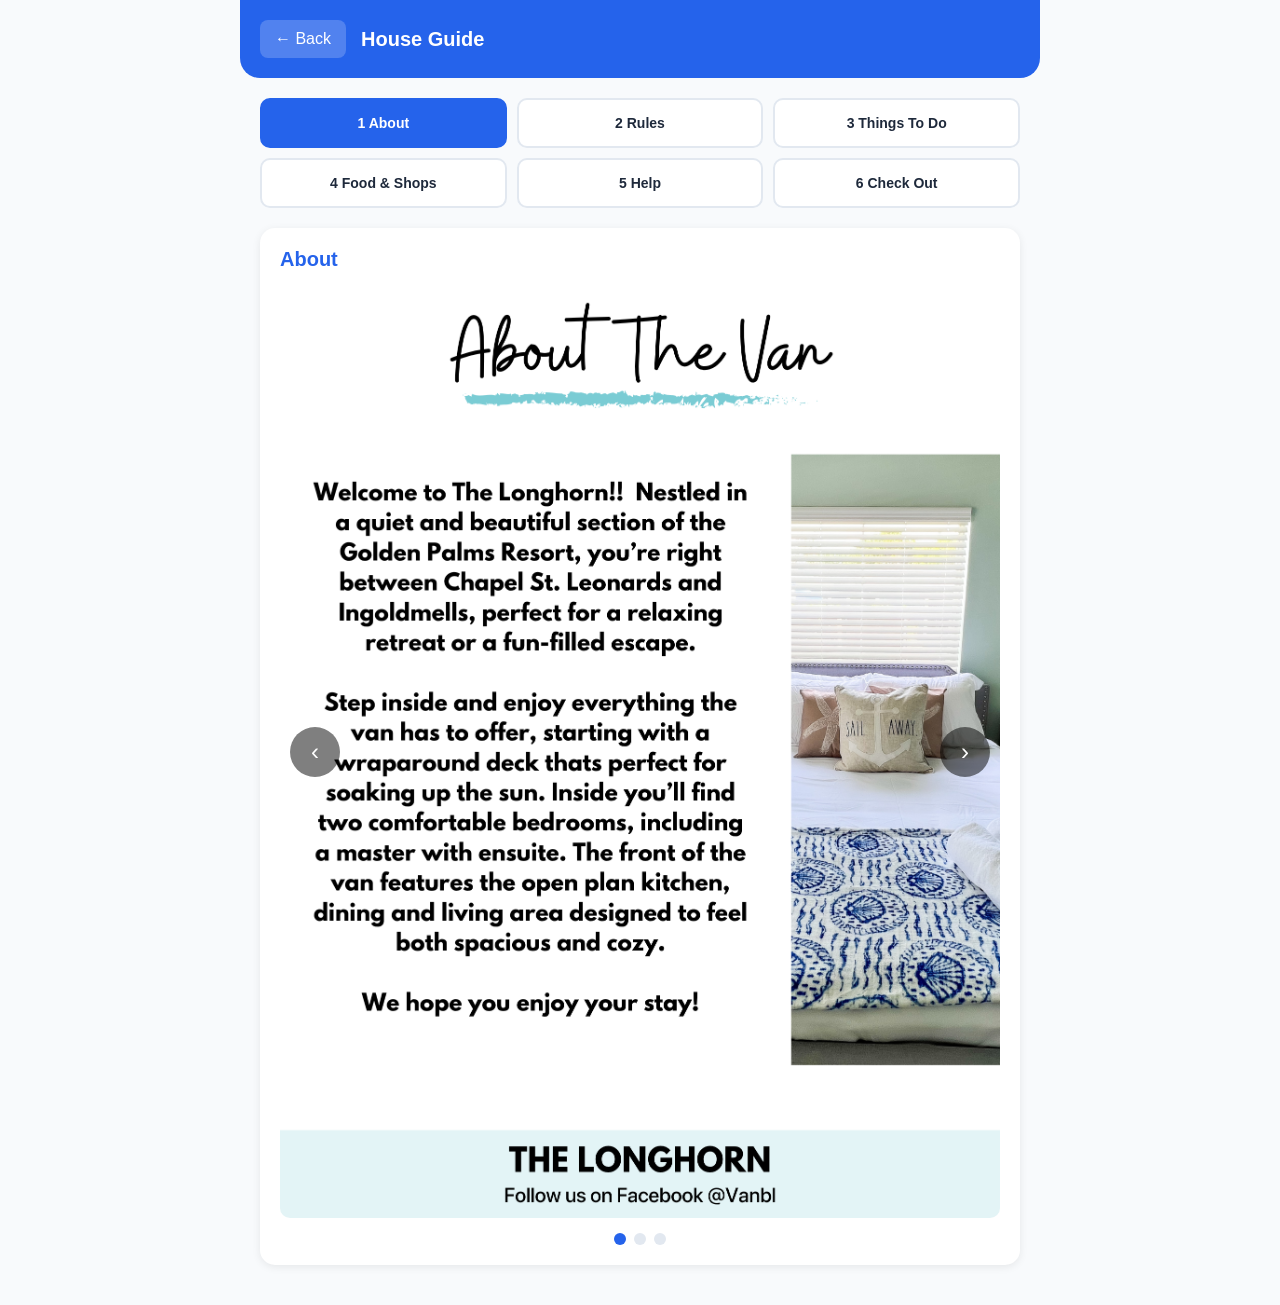
==== commit 066cac7d: "fix" ====
--- a/guide.html
+++ b/guide.html
@@ -7,87 +7,83 @@
     <link rel="stylesheet" href="css/styles.css">
 </head>
 <body>
-    <div class="guide-layout">
+    <div class="container guide-container">
+        <header class="guide-header">
+            <button class="back-button" onclick="window.location.href='index.html'">← Back</button>
+            <h1>House Guide</h1>
+        </header>
+
         <nav class="guide-nav" id="guideNav">
-            <button class="nav-btn" onclick="showSection('1About', this)" data-section="1About">1<br>About</button>
-            <button class="nav-btn" onclick="showSection('2Rules', this)" data-section="2Rules">2<br>Rules</button>
-            <button class="nav-btn" onclick="showSection('3ThingsToDo', this)" data-section="3ThingsToDo">3<br>Things To Do</button>
-            <button class="nav-btn" onclick="showSection('4FoodAndShops', this)" data-section="4FoodAndShops">4<br>Food & Shops</button>
-            <button class="nav-btn" onclick="showSection('5Help', this)" data-section="5Help">5<br>Help</button>
-            <button class="nav-btn" onclick="showSection('6Check-Out', this)" data-section="6Check-Out">6<br>Check Out</button>
+            <button class="nav-btn" onclick="showSection('1About', this)">1 About</button>
+            <button class="nav-btn" onclick="showSection('2Rules', this)">2 Rules</button>
+            <button class="nav-btn" onclick="showSection('3ThingsToDo', this)">3 Things To Do</button>
+            <button class="nav-btn" onclick="showSection('4FoodAndShops', this)">4 Food & Shops</button>
+            <button class="nav-btn" onclick="showSection('5Help', this)">5 Help</button>
+            <button class="nav-btn" onclick="showSection('6Check-Out', this)">6 Check Out</button>
         </nav>
 
-        <main class="guide-main" id="guideMain">
-            <div class="section-nav">
-                <button class="section-btn up" onclick="scrollSection(-1)">▲</button>
-                <button class="section-btn down" onclick="scrollSection(1)">▼</button>
-            </div>
+        <main class="guide-content" id="guideContent">
+            <section class="guide-section active" id="section-1About">
+                <h2>About</h2>
+                <div class="carousel" data-section="1About">
+                    <button class="carousel-btn prev" onclick="scrollCarousel(this, -1)">‹</button>
+                    <div class="carousel-track" id="track-1About"></div>
+                    <button class="carousel-btn next" onclick="scrollCarousel(this, 1)">›</button>
+                </div>
+                <div class="carousel-dots" id="dots-1About"></div>
+            </section>
 
-            <div class="guide-content" id="guideContent">
-                <section class="guide-section active" id="section-1About">
-                    <h2>About</h2>
-                    <div class="carousel" data-section="1About">
-                        <div class="carousel-track" id="track-1About"></div>
-                        <button class="carousel-btn prev" onclick="scrollCarousel(this, -1)">‹</button>
-                        <button class="carousel-btn next" onclick="scrollCarousel(this, 1)">›</button>
-                        <div class="carousel-dots" id="dots-1About"></div>
-                    </div>
-                </section>
+            <section class="guide-section" id="section-2Rules">
+                <h2>Rules</h2>
+                <div class="carousel" data-section="2Rules">
+                    <button class="carousel-btn prev" onclick="scrollCarousel(this, -1)">‹</button>
+                    <div class="carousel-track" id="track-2Rules"></div>
+                    <button class="carousel-btn next" onclick="scrollCarousel(this, 1)">›</button>
+                </div>
+                <div class="carousel-dots" id="dots-2Rules"></div>
+            </section>
 
-                <section class="guide-section" id="section-2Rules">
-                    <h2>Rules</h2>
-                    <div class="carousel" data-section="2Rules">
-                        <div class="carousel-track" id="track-2Rules"></div>
-                        <button class="carousel-btn prev" onclick="scrollCarousel(this, -1)">‹</button>
-                        <button class="carousel-btn next" onclick="scrollCarousel(this, 1)">›</button>
-                        <div class="carousel-dots" id="dots-2Rules"></div>
-                    </div>
-                </section>
+            <section class="guide-section" id="section-3ThingsToDo">
+                <h2>Things To Do</h2>
+                <div class="carousel" data-section="3ThingsToDo">
+                    <button class="carousel-btn prev" onclick="scrollCarousel(this, -1)">‹</button>
+                    <div class="carousel-track" id="track-3ThingsToDo"></div>
+                    <button class="carousel-btn next" onclick="scrollCarousel(this, 1)">›</button>
+                </div>
+                <div class="carousel-dots" id="dots-3ThingsToDo"></div>
+            </section>
 
-                <section class="guide-section" id="section-3ThingsToDo">
-                    <h2>Things To Do</h2>
-                    <div class="carousel" data-section="3ThingsToDo">
-                        <div class="carousel-track" id="track-3ThingsToDo"></div>
-                        <button class="carousel-btn prev" onclick="scrollCarousel(this, -1)">‹</button>
-                        <button class="carousel-btn next" onclick="scrollCarousel(this, 1)">›</button>
-                        <div class="carousel-dots" id="dots-3ThingsToDo"></div>
-                    </div>
-                </section>
+            <section class="guide-section" id="section-4FoodAndShops">
+                <h2>Food & Shops</h2>
+                <div class="carousel" data-section="4FoodAndShops">
+                    <button class="carousel-btn prev" onclick="scrollCarousel(this, -1)">‹</button>
+                    <div class="carousel-track" id="track-4FoodAndShops"></div>
+                    <button class="carousel-btn next" onclick="scrollCarousel(this, 1)">›</button>
+                </div>
+                <div class="carousel-dots" id="dots-4FoodAndShops"></div>
+            </section>
 
-                <section class="guide-section" id="section-4FoodAndShops">
-                    <h2>Food & Shops</h2>
-                    <div class="carousel" data-section="4FoodAndShops">
-                        <div class="carousel-track" id="track-4FoodAndShops"></div>
-                        <button class="carousel-btn prev" onclick="scrollCarousel(this, -1)">‹</button>
-                        <button class="carousel-btn next" onclick="scrollCarousel(this, 1)">›</button>
-                        <div class="carousel-dots" id="dots-4FoodAndShops"></div>
-                    </div>
-                </section>
+            <section class="guide-section" id="section-5Help">
+                <h2>Help</h2>
+                <div class="carousel" data-section="5Help">
+                    <button class="carousel-btn prev" onclick="scrollCarousel(this, -1)">‹</button>
+                    <div class="carousel-track" id="track-5Help"></div>
+                    <button class="carousel-btn next" onclick="scrollCarousel(this, 1)">›</button>
+                </div>
+                <div class="carousel-dots" id="dots-5Help"></div>
+            </section>
 
-                <section class="guide-section" id="section-5Help">
-                    <h2>Help</h2>
-                    <div class="carousel" data-section="5Help">
-                        <div class="carousel-track" id="track-5Help"></div>
-                        <button class="carousel-btn prev" onclick="scrollCarousel(this, -1)">‹</button>
-                        <button class="carousel-btn next" onclick="scrollCarousel(this, 1)">›</button>
-                        <div class="carousel-dots" id="dots-5Help"></div>
-                    </div>
-                </section>
-
-                <section class="guide-section" id="section-6Check-Out">
-                    <h2>Check Out</h2>
-                    <div class="carousel" data-section="6Check-Out">
-                        <div class="carousel-track" id="track-6Check-Out"></div>
-                        <button class="carousel-btn prev" onclick="scrollCarousel(this, -1)">‹</button>
-                        <button class="carousel-btn next" onclick="scrollCarousel(this, 1)">›</button>
-                        <div class="carousel-dots" id="dots-6Check-Out"></div>
-                    </div>
-                </section>
-            </div>
+            <section class="guide-section" id="section-6Check-Out">
+                <h2>Check Out</h2>
+                <div class="carousel" data-section="6Check-Out">
+                    <button class="carousel-btn prev" onclick="scrollCarousel(this, -1)">‹</button>
+                    <div class="carousel-track" id="track-6Check-Out"></div>
+                    <button class="carousel-btn next" onclick="scrollCarousel(this, 1)">›</button>
+                </div>
+                <div class="carousel-dots" id="dots-6Check-Out"></div>
+            </section>
         </main>
     </div>
-
-    <button class="back-button-fixed" onclick="window.location.href='index.html'">← Back</button>
 
     <script src="js/app.js"></script>
     <script>
@@ -99,9 +95,6 @@
             '5Help': ['assets/images/5Help/1gass.png', 'assets/images/5Help/2gass.png', 'assets/images/5Help/3gass.png'],
             '6Check-Out': ['assets/images/6Check-Out/checkout.png']
         };
-
-        let currentSectionIndex = 0;
-        const sections = ['1About', '2Rules', '3ThingsToDo', '4FoodAndShops', '5Help', '6Check-Out'];
 
         function initAllCarousels() {
             Object.keys(sectionData).forEach(sectionId => {
@@ -123,30 +116,11 @@
         }
 
         function showSection(id, btn) {
-            const sectionIndex = sections.indexOf(id);
-            if (sectionIndex !== -1) {
-                currentSectionIndex = sectionIndex;
-            }
-            
             document.querySelectorAll('.guide-section').forEach(s => s.classList.remove('active'));
             document.querySelectorAll('.nav-btn').forEach(b => b.classList.remove('active'));
-            
-            const section = document.getElementById('section-' + id);
-            section.classList.add('active');
+            document.getElementById('section-' + id).classList.add('active');
             if (btn) btn.classList.add('active');
-            
-            document.getElementById('guideContent').scrollTop = 0;
-            section.scrollIntoView({ block: 'start' });
-        }
-
-        function scrollSection(direction) {
-            let newIndex = currentSectionIndex + direction;
-            if (newIndex < 0) newIndex = sections.length - 1;
-            if (newIndex >= sections.length) newIndex = 0;
-            currentSectionIndex = newIndex;
-            
-            const navBtn = document.querySelector(`.nav-btn[data-section="${sections[newIndex]}"]`);
-            showSection(sections[newIndex], navBtn);
+            document.getElementById('section-' + id).scrollIntoView({ behavior: 'smooth', block: 'start' });
         }
 
         function scrollCarousel(btn, direction) {
@@ -178,45 +152,10 @@
             });
         }
 
-        function setupSwipeGestures() {
-            const guideMain = document.getElementById('guideMain');
-            const guideContent = document.getElementById('guideContent');
-            
-            let touchStartX = 0;
-            let touchStartY = 0;
-            
-            guideMain.addEventListener('touchstart', (e) => {
-                touchStartX = e.touches[0].clientX;
-                touchStartY = e.touches[0].clientY;
-            }, { passive: true });
-            
-            guideMain.addEventListener('touchend', (e) => {
-                const touchEndX = e.changedTouches[0].clientX;
-                const touchEndY = e.changedTouches[0].clientY;
-                const deltaX = touchEndX - touchStartX;
-                const deltaY = touchEndY - touchStartY;
-                
-                const activeSection = document.querySelector('.guide-section.active');
-                const carousel = activeSection.querySelector('.carousel');
-                
-                if (Math.abs(deltaX) > Math.abs(deltaY) && Math.abs(deltaX) > 50) {
-                    if (deltaX < 0) {
-                        scrollCarousel(carousel.querySelector('.carousel-btn.next'), 1);
-                    } else {
-                        scrollCarousel(carousel.querySelector('.carousel-btn.prev'), -1);
-                    }
-                }
-            }, { passive: true });
-        }
-
         document.addEventListener('DOMContentLoaded', () => {
             initAllCarousels();
             const firstBtn = document.querySelector('.nav-btn');
-            if (firstBtn) {
-                firstBtn.classList.add('active');
-                currentSectionIndex = 0;
-            }
-            setupSwipeGestures();
+            if (firstBtn) firstBtn.classList.add('active');
         });
     </script>
 </body>
--- a/css/styles.css
+++ b/css/styles.css
@@ -196,36 +196,54 @@
     background: var(--background-color);
 }
 
-/* Guide Page - New Layout */
-.guide-layout {
-    display: flex;
-    height: 100vh;
-    width: 100vw;
-}
-
+/* Guide Page */
+.guide-container {
+    padding-bottom: 40px;
+}
+
+.guide-header {
+    display: flex;
+    align-items: center;
+    gap: 15px;
+    padding: 20px;
+    background: var(--primary-color);
+    color: white;
+    margin: -20px -20px 20px -20px;
+    border-radius: 0 0 20px 20px;
+}
+
+.back-button {
+    background: rgba(255, 255, 255, 0.2);
+    border: none;
+    color: white;
+    padding: 10px 15px;
+    border-radius: 8px;
+    cursor: pointer;
+    font-size: 1rem;
+}
+
+.guide-header h1 {
+    font-size: 1.25rem;
+}
+
+/* Guide Navigation */
 .guide-nav {
-    width: 80px;
-    background: var(--card-background);
-    display: flex;
-    flex-direction: column;
-    gap: 8px;
+    display: grid;
+    grid-template-columns: repeat(3, 1fr);
+    gap: 10px;
+    margin-bottom: 20px;
+}
+
+.nav-btn {
     padding: 15px 10px;
-    overflow-y: auto;
-    flex-shrink: 0;
-}
-
-.nav-btn {
-    padding: 10px 5px;
-    background: var(--background-color);
+    background: var(--card-background);
     border: 2px solid var(--border-color);
     border-radius: 10px;
-    font-size: 0.7rem;
+    font-size: 0.875rem;
     font-weight: 600;
     color: var(--text-color);
     cursor: pointer;
     transition: all 0.2s;
-    text-align: center;
-    line-height: 1.2;
 }
 
 .nav-btn.active {
@@ -238,50 +256,11 @@
     transform: scale(0.95);
 }
 
-.guide-main {
-    flex: 1;
-    position: relative;
-    overflow: hidden;
+/* Guide Sections */
+.guide-content {
     display: flex;
     flex-direction: column;
-}
-
-.section-nav {
-    position: absolute;
-    right: 10px;
-    top: 50%;
-    transform: translateY(-50%);
-    display: flex;
-    flex-direction: column;
-    gap: 10px;
-    z-index: 20;
-}
-
-.section-btn {
-    width: 50px;
-    height: 50px;
-    background: var(--primary-color);
-    color: white;
-    border: none;
-    border-radius: 50%;
-    font-size: 1.2rem;
-    cursor: pointer;
-    display: flex;
-    align-items: center;
-    justify-content: center;
-    box-shadow: 0 2px 8px rgba(0, 0, 0, 0.2);
-}
-
-.section-btn:active {
-    transform: scale(0.95);
-    background: var(--secondary-color);
-}
-
-.guide-content {
-    flex: 1;
-    overflow-y: auto;
-    padding: 20px 60px 20px 20px;
-    -webkit-overflow-scrolling: touch;
+    gap: 20px;
 }
 
 .guide-section {
@@ -289,7 +268,6 @@
     padding: 20px;
     border-radius: 15px;
     box-shadow: 0 2px 8px rgba(0, 0, 0, 0.08);
-    margin-bottom: 20px;
     display: none;
 }
 
@@ -308,7 +286,6 @@
     position: relative;
     width: 100%;
     overflow: hidden;
-    touch-action: pan-y;
 }
 
 .carousel-track {
@@ -322,7 +299,6 @@
     width: 100%;
     border-radius: 10px;
     background: var(--background-color);
-    pointer-events: none;
 }
 
 .carousel-btn {
@@ -332,8 +308,8 @@
     background: rgba(0, 0, 0, 0.5);
     color: white;
     border: none;
-    width: 45px;
-    height: 45px;
+    width: 50px;
+    height: 50px;
     border-radius: 50%;
     font-size: 1.5rem;
     cursor: pointer;
@@ -348,7 +324,7 @@
 }
 
 .carousel-btn.next {
-    right: 60px;
+    right: 10px;
 }
 
 .carousel-btn:active {
@@ -372,24 +348,6 @@
 
 .carousel-dots .dot.active {
     background: var(--primary-color);
-}
-
-.back-button-fixed {
-    position: fixed;
-    top: 10px;
-    left: 10px;
-    background: var(--primary-color);
-    color: white;
-    border: none;
-    padding: 10px 15px;
-    border-radius: 8px;
-    cursor: pointer;
-    font-size: 1rem;
-    z-index: 100;
-}
-
-.back-button-fixed:active {
-    transform: scale(0.95);
 }
 
 /* Admin Page */
@@ -468,6 +426,30 @@
     font-size: 0.875rem;
 }
 
+.admin-header {
+    display: flex;
+    align-items: center;
+    justify-content: space-between;
+    padding: 20px;
+    background: var(--primary-color);
+    color: white;
+    margin: -20px -20px 20px -20px;
+    border-radius: 0 0 20px 20px;
+}
+
+.admin-header h1 {
+    font-size: 1.25rem;
+}
+
+.logout-button {
+    background: rgba(255, 255, 255, 0.2);
+    border: none;
+    color: white;
+    padding: 8px 15px;
+    border-radius: 8px;
+    cursor: pointer;
+}
+
 .admin-content {
     width: 100%;
 }
@@ -538,37 +520,17 @@
 
 @media (max-width: 600px) {
     .guide-nav {
-        width: 70px;
+        grid-template-columns: repeat(3, 1fr);
     }
-    
-    .nav-btn {
-        font-size: 0.65rem;
-        padding: 8px 4px;
-    }
-    
-    .section-btn {
-        width: 40px;
-        height: 40px;
-        font-size: 1rem;
-    }
-    
-    .carousel-btn {
-        width: 40px;
-        height: 40px;
-    }
-    
-    .carousel-btn.next {
-        right: 50px;
-    }
-    
+
     .dates-section {
         grid-template-columns: 1fr;
     }
-    
+
     .weather-forecast {
         grid-template-columns: 1fr;
     }
-    
+
     .navigation-section {
         grid-template-columns: 1fr;
     }
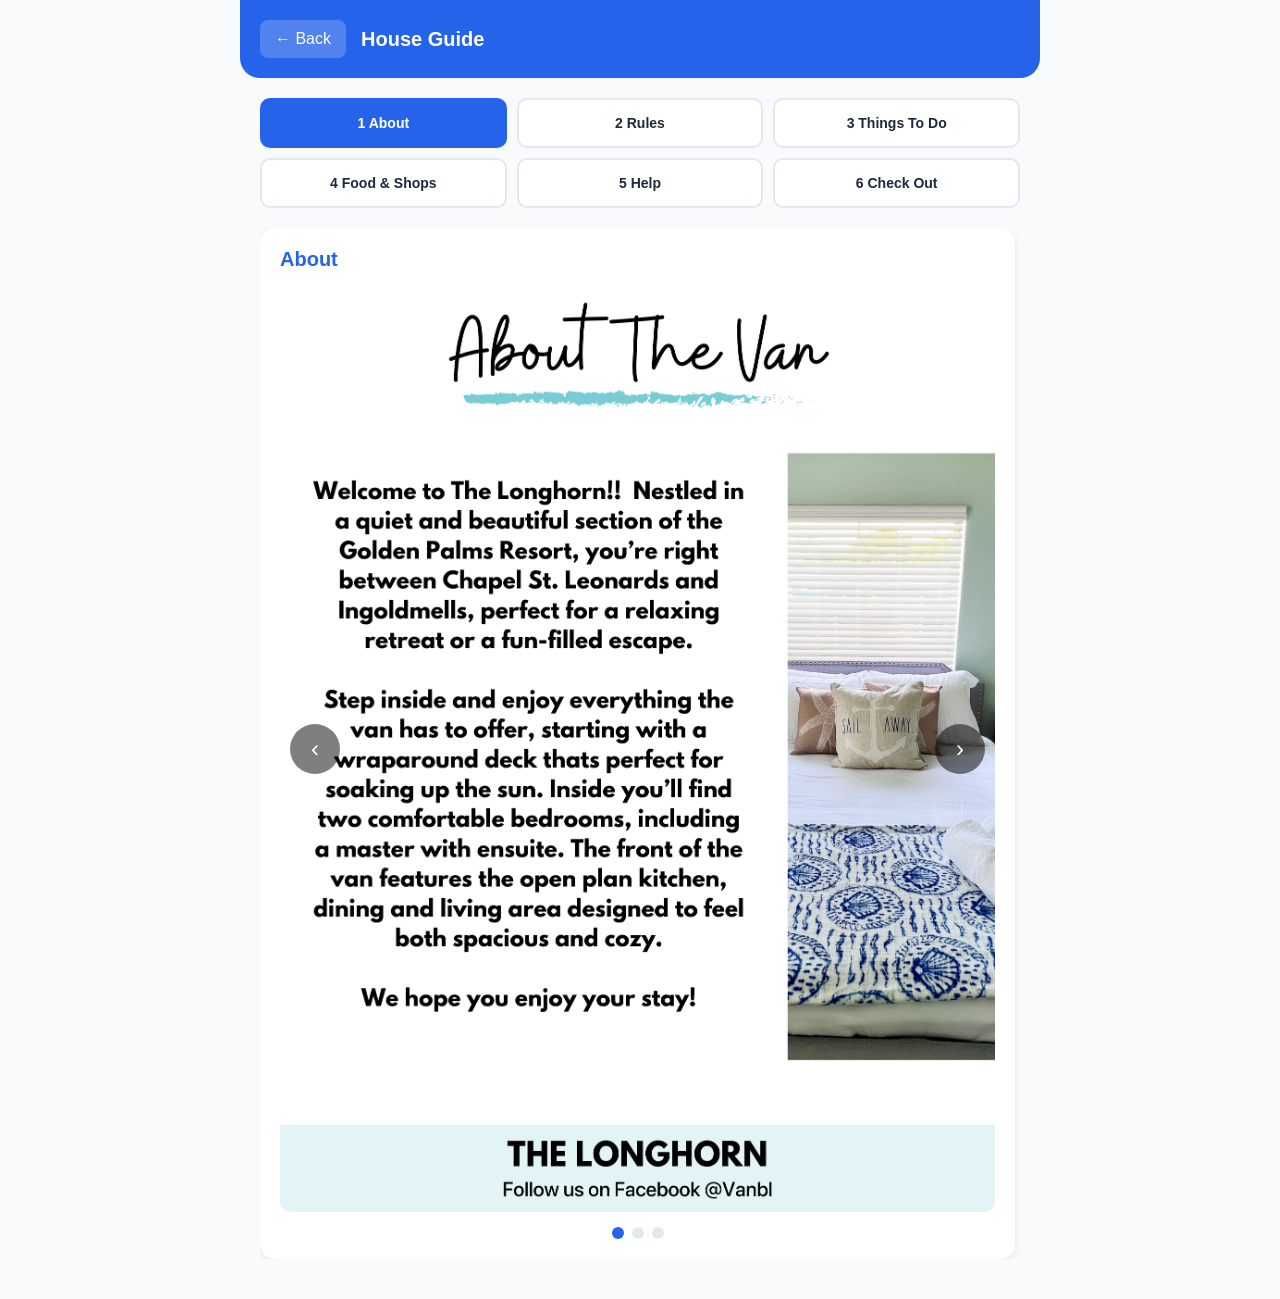
==== commit a6479ce1: "custom scroll" ====
--- a/guide.html
+++ b/guide.html
@@ -152,11 +152,34 @@
             });
         }
 
+        function scrollToTop() {
+            document.getElementById('guideContent').scrollTo({ top: 0, behavior: 'smooth' });
+        }
+
+        function initScrollTopButton() {
+            const btn = document.getElementById('scrollTopBtn');
+            const container = document.getElementById('guideContent');
+            container.addEventListener('scroll', () => {
+                btn.style.display = container.scrollTop > 200 ? 'flex' : 'none';
+            });
+        }
+
         document.addEventListener('DOMContentLoaded', () => {
             initAllCarousels();
             const firstBtn = document.querySelector('.nav-btn');
             if (firstBtn) firstBtn.classList.add('active');
+            initScrollTopButton();
         });
+
+        function initScrollTopButton() {
+            const btn = document.getElementById('scrollTopBtn');
+            const container = document.getElementById('guideContent');
+            container.addEventListener('scroll', () => {
+                btn.style.display = container.scrollTop > 200 ? 'flex' : 'none';
+            });
+        }
     </script>
+
+    <button class="scroll-top-btn" id="scrollTopBtn" onclick="scrollToTop()">▲ Top</button>
 </body>
 </html>
--- a/css/styles.css
+++ b/css/styles.css
@@ -8,6 +8,9 @@
     --success-color: #16a34a;
     --error-color: #dc2626;
     --border-color: #e2e8f0;
+    --scrollbar-width: 12px;
+    --scrollbar-thumb: #94a3b8;
+    --scrollbar-track: #e2e8f0;
 }
 
 * {
@@ -22,6 +25,33 @@
     color: var(--text-color);
     min-height: 100vh;
     overflow-x: hidden;
+}
+
+/* Custom Scrollbar */
+::-webkit-scrollbar {
+    width: var(--scrollbar-width);
+    height: var(--scrollbar-width);
+}
+
+::-webkit-scrollbar-track {
+    background: var(--scrollbar-track);
+    border-radius: 10px;
+}
+
+::-webkit-scrollbar-thumb {
+    background: var(--scrollbar-thumb);
+    border-radius: 10px;
+    border: 2px solid var(--scrollbar-track);
+}
+
+::-webkit-scrollbar-thumb:hover {
+    background: var(--primary-color);
+}
+
+/* Firefox scrollbar */
+* {
+    scrollbar-width: thin;
+    scrollbar-color: var(--scrollbar-thumb) var(--scrollbar-track);
 }
 
 .container {
@@ -261,6 +291,9 @@
     display: flex;
     flex-direction: column;
     gap: 20px;
+    overflow-y: auto;
+    padding-right: 5px;
+    -webkit-overflow-scrolling: touch;
 }
 
 .guide-section {
@@ -348,6 +381,36 @@
 
 .carousel-dots .dot.active {
     background: var(--primary-color);
+}
+
+/* Scroll Top Button */
+.scroll-top-btn {
+    position: fixed;
+    bottom: 30px;
+    right: 30px;
+    background: var(--primary-color);
+    color: white;
+    border: none;
+    width: 60px;
+    height: 60px;
+    border-radius: 50%;
+    font-size: 1.5rem;
+    cursor: pointer;
+    display: none;
+    align-items: center;
+    justify-content: center;
+    box-shadow: 0 4px 15px rgba(0, 0, 0, 0.3);
+    z-index: 100;
+    animation: pulse 2s infinite;
+}
+
+.scroll-top-btn:active {
+    transform: scale(0.95);
+}
+
+@keyframes pulse {
+    0%, 100% { box-shadow: 0 4px 15px rgba(0, 0, 0, 0.3); }
+    50% { box-shadow: 0 4px 20px rgba(37, 99, 235, 0.5); }
 }
 
 /* Admin Page */
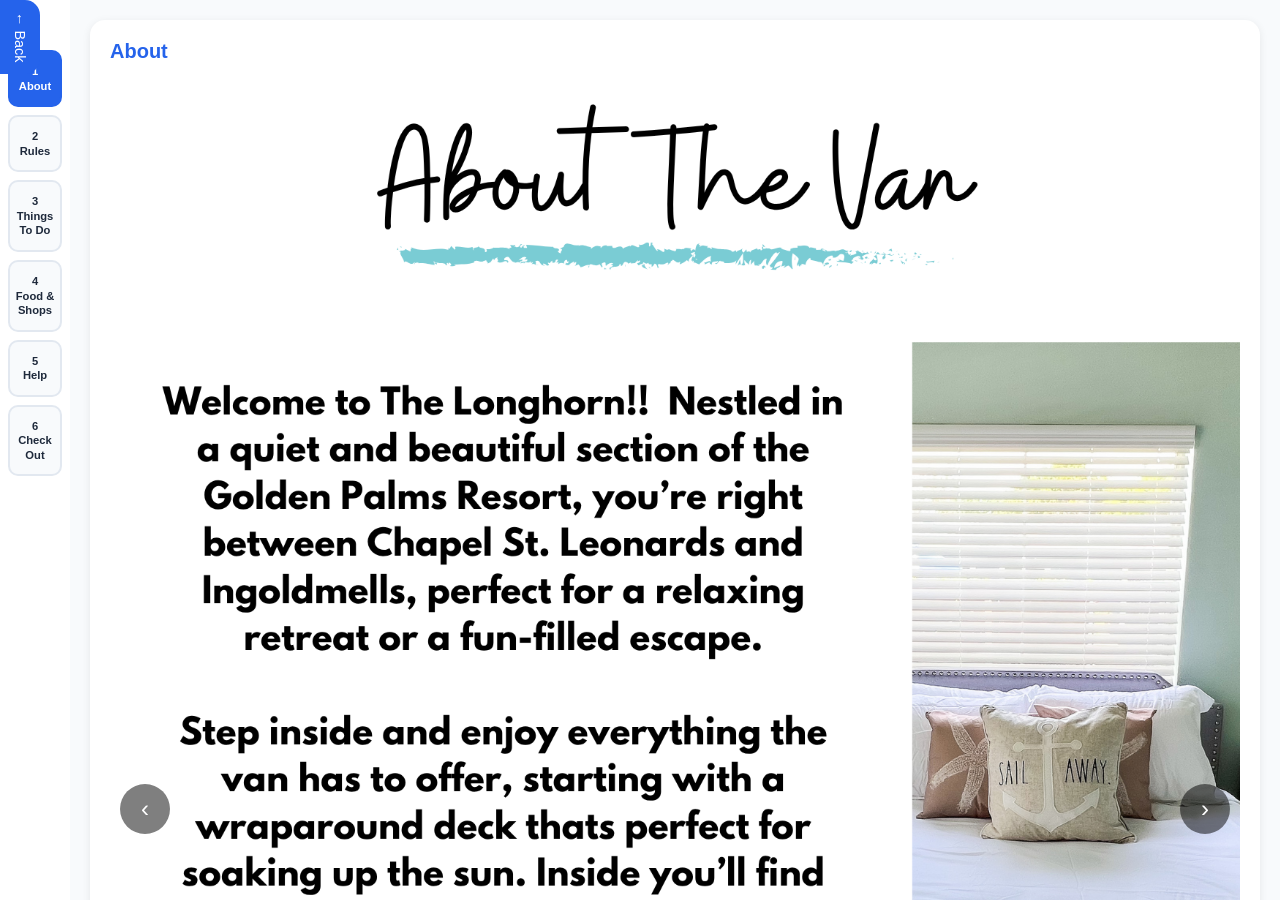
==== commit b7914a81: "2" ====
--- a/guide.html
+++ b/guide.html
@@ -7,81 +7,82 @@
     <link rel="stylesheet" href="css/styles.css">
 </head>
 <body>
-    <div class="container guide-container">
-        <header class="guide-header">
-            <button class="back-button" onclick="window.location.href='index.html'">← Back</button>
-            <h1>House Guide</h1>
-        </header>
-
-        <nav class="guide-nav" id="guideNav">
-            <button class="nav-btn" onclick="showSection('1About', this)">1 About</button>
-            <button class="nav-btn" onclick="showSection('2Rules', this)">2 Rules</button>
-            <button class="nav-btn" onclick="showSection('3ThingsToDo', this)">3 Things To Do</button>
-            <button class="nav-btn" onclick="showSection('4FoodAndShops', this)">4 Food & Shops</button>
-            <button class="nav-btn" onclick="showSection('5Help', this)">5 Help</button>
-            <button class="nav-btn" onclick="showSection('6Check-Out', this)">6 Check Out</button>
+    <div class="guide-layout">
+        <button class="back-btn-side" onclick="window.location.href='index.html'">← Back</button>
+        
+        <nav class="guide-nav-side">
+            <button class="nav-btn-side" onclick="showSection('1About', this)">1<br>About</button>
+            <button class="nav-btn-side" onclick="showSection('2Rules', this)">2<br>Rules</button>
+            <button class="nav-btn-side" onclick="showSection('3ThingsToDo', this)">3<br>Things To Do</button>
+            <button class="nav-btn-side" onclick="showSection('4FoodAndShops', this)">4<br>Food & Shops</button>
+            <button class="nav-btn-side" onclick="showSection('5Help', this)">5<br>Help</button>
+            <button class="nav-btn-side" onclick="showSection('6Check-Out', this)">6<br>Check Out</button>
         </nav>
 
-        <main class="guide-content" id="guideContent">
-            <section class="guide-section active" id="section-1About">
-                <h2>About</h2>
-                <div class="carousel" data-section="1About">
-                    <button class="carousel-btn prev" onclick="scrollCarousel(this, -1)">‹</button>
-                    <div class="carousel-track" id="track-1About"></div>
-                    <button class="carousel-btn next" onclick="scrollCarousel(this, 1)">›</button>
-                </div>
-                <div class="carousel-dots" id="dots-1About"></div>
-            </section>
+        <main class="guide-main">
+            <div class="guide-content" id="guideContent">
+                <section class="guide-section active" id="section-1About">
+                    <h2>About</h2>
+                    <div class="carousel" data-section="1About">
+                        <button class="carousel-btn prev" onclick="scrollCarousel(this, -1)">‹</button>
+                        <div class="carousel-track" id="track-1About"></div>
+                        <button class="carousel-btn next" onclick="scrollCarousel(this, 1)">›</button>
+                    </div>
+                    <div class="carousel-dots" id="dots-1About"></div>
+                </section>
 
-            <section class="guide-section" id="section-2Rules">
-                <h2>Rules</h2>
-                <div class="carousel" data-section="2Rules">
-                    <button class="carousel-btn prev" onclick="scrollCarousel(this, -1)">‹</button>
-                    <div class="carousel-track" id="track-2Rules"></div>
-                    <button class="carousel-btn next" onclick="scrollCarousel(this, 1)">›</button>
-                </div>
-                <div class="carousel-dots" id="dots-2Rules"></div>
-            </section>
+                <section class="guide-section" id="section-2Rules">
+                    <h2>Rules</h2>
+                    <div class="carousel" data-section="2Rules">
+                        <button class="carousel-btn prev" onclick="scrollCarousel(this, -1)">‹</button>
+                        <div class="carousel-track" id="track-2Rules"></div>
+                        <button class="carousel-btn next" onclick="scrollCarousel(this, 1)">›</button>
+                    </div>
+                    <div class="carousel-dots" id="dots-2Rules"></div>
+                </section>
 
-            <section class="guide-section" id="section-3ThingsToDo">
-                <h2>Things To Do</h2>
-                <div class="carousel" data-section="3ThingsToDo">
-                    <button class="carousel-btn prev" onclick="scrollCarousel(this, -1)">‹</button>
-                    <div class="carousel-track" id="track-3ThingsToDo"></div>
-                    <button class="carousel-btn next" onclick="scrollCarousel(this, 1)">›</button>
-                </div>
-                <div class="carousel-dots" id="dots-3ThingsToDo"></div>
-            </section>
+                <section class="guide-section" id="section-3ThingsToDo">
+                    <h2>Things To Do</h2>
+                    <div class="carousel" data-section="3ThingsToDo">
+                        <button class="carousel-btn prev" onclick="scrollCarousel(this, -1)">‹</button>
+                        <div class="carousel-track" id="track-3ThingsToDo"></div>
+                        <button class="carousel-btn next" onclick="scrollCarousel(this, 1)">›</button>
+                    </div>
+                    <div class="carousel-dots" id="dots-3ThingsToDo"></div>
+                </section>
 
-            <section class="guide-section" id="section-4FoodAndShops">
-                <h2>Food & Shops</h2>
-                <div class="carousel" data-section="4FoodAndShops">
-                    <button class="carousel-btn prev" onclick="scrollCarousel(this, -1)">‹</button>
-                    <div class="carousel-track" id="track-4FoodAndShops"></div>
-                    <button class="carousel-btn next" onclick="scrollCarousel(this, 1)">›</button>
-                </div>
-                <div class="carousel-dots" id="dots-4FoodAndShops"></div>
-            </section>
+                <section class="guide-section" id="section-4FoodAndShops">
+                    <h2>Food & Shops</h2>
+                    <div class="carousel" data-section="4FoodAndShops">
+                        <button class="carousel-btn prev" onclick="scrollCarousel(this, -1)">‹</button>
+                        <div class="carousel-track" id="track-4FoodAndShops"></div>
+                        <button class="carousel-btn next" onclick="scrollCarousel(this, 1)">›</button>
+                    </div>
+                    <div class="carousel-dots" id="dots-4FoodAndShops"></div>
+                </section>
 
-            <section class="guide-section" id="section-5Help">
-                <h2>Help</h2>
-                <div class="carousel" data-section="5Help">
-                    <button class="carousel-btn prev" onclick="scrollCarousel(this, -1)">‹</button>
-                    <div class="carousel-track" id="track-5Help"></div>
-                    <button class="carousel-btn next" onclick="scrollCarousel(this, 1)">›</button>
-                </div>
-                <div class="carousel-dots" id="dots-5Help"></div>
-            </section>
+                <section class="guide-section" id="section-5Help">
+                    <h2>Help</h2>
+                    <div class="carousel" data-section="5Help">
+                        <button class="carousel-btn prev" onclick="scrollCarousel(this, -1)">‹</button>
+                        <div class="carousel-track" id="track-5Help"></div>
+                        <button class="carousel-btn next" onclick="scrollCarousel(this, 1)">›</button>
+                    </div>
+                    <div class="carousel-dots" id="dots-5Help"></div>
+                </section>
 
-            <section class="guide-section" id="section-6Check-Out">
-                <h2>Check Out</h2>
-                <div class="carousel" data-section="6Check-Out">
-                    <button class="carousel-btn prev" onclick="scrollCarousel(this, -1)">‹</button>
-                    <div class="carousel-track" id="track-6Check-Out"></div>
-                    <button class="carousel-btn next" onclick="scrollCarousel(this, 1)">›</button>
-                </div>
-                <div class="carousel-dots" id="dots-6Check-Out"></div>
-            </section>
+                <section class="guide-section" id="section-6Check-Out">
+                    <h2>Check Out</h2>
+                    <div class="carousel" data-section="6Check-Out">
+                        <button class="carousel-btn prev" onclick="scrollCarousel(this, -1)">‹</button>
+                        <div class="carousel-track" id="track-6Check-Out"></div>
+                        <button class="carousel-btn next" onclick="scrollCarousel(this, 1)">›</button>
+                    </div>
+                    <div class="carousel-dots" id="dots-6Check-Out"></div>
+                </section>
+            </div>
+            
+            <button class="scroll-top-btn" id="scrollTopBtn" onclick="scrollToTop()">▲ Top</button>
         </main>
     </div>
 
@@ -117,10 +118,10 @@
 
         function showSection(id, btn) {
             document.querySelectorAll('.guide-section').forEach(s => s.classList.remove('active'));
-            document.querySelectorAll('.nav-btn').forEach(b => b.classList.remove('active'));
+            document.querySelectorAll('.nav-btn-side').forEach(b => b.classList.remove('active'));
             document.getElementById('section-' + id).classList.add('active');
             if (btn) btn.classList.add('active');
-            document.getElementById('section-' + id).scrollIntoView({ behavior: 'smooth', block: 'start' });
+            document.getElementById('guideContent').scrollTop = 0;
         }
 
         function scrollCarousel(btn, direction) {
@@ -153,33 +154,23 @@
         }
 
         function scrollToTop() {
-            document.getElementById('guideContent').scrollTo({ top: 0, behavior: 'smooth' });
+            document.getElementById('guideContent').scrollTop = 0;
         }
 
-        function initScrollTopButton() {
+        function initGuideScrollTop() {
             const btn = document.getElementById('scrollTopBtn');
             const container = document.getElementById('guideContent');
             container.addEventListener('scroll', () => {
-                btn.style.display = container.scrollTop > 200 ? 'flex' : 'none';
+                btn.style.display = container.scrollTop > 200 ? 'block' : 'none';
             });
         }
 
         document.addEventListener('DOMContentLoaded', () => {
             initAllCarousels();
-            const firstBtn = document.querySelector('.nav-btn');
+            initGuideScrollTop();
+            const firstBtn = document.querySelector('.nav-btn-side');
             if (firstBtn) firstBtn.classList.add('active');
-            initScrollTopButton();
         });
-
-        function initScrollTopButton() {
-            const btn = document.getElementById('scrollTopBtn');
-            const container = document.getElementById('guideContent');
-            container.addEventListener('scroll', () => {
-                btn.style.display = container.scrollTop > 200 ? 'flex' : 'none';
-            });
-        }
     </script>
-
-    <button class="scroll-top-btn" id="scrollTopBtn" onclick="scrollToTop()">▲ Top</button>
 </body>
 </html>
--- a/css/styles.css
+++ b/css/styles.css
@@ -48,7 +48,6 @@
     background: var(--primary-color);
 }
 
-/* Firefox scrollbar */
 * {
     scrollbar-width: thin;
     scrollbar-color: var(--scrollbar-thumb) var(--scrollbar-track);
@@ -226,73 +225,84 @@
     background: var(--background-color);
 }
 
-/* Guide Page */
-.guide-container {
-    padding-bottom: 40px;
-}
-
-.guide-header {
-    display: flex;
-    align-items: center;
-    gap: 15px;
-    padding: 20px;
+/* ==================== GUIDE PAGE - VERTICAL SIDE NAV ==================== */
+.guide-layout {
+    display: flex;
+    height: 100vh;
+    width: 100vw;
+    overflow: hidden;
+}
+
+.back-btn-side {
+    position: fixed;
+    left: 0;
+    top: 0;
     background: var(--primary-color);
     color: white;
-    margin: -20px -20px 20px -20px;
-    border-radius: 0 0 20px 20px;
-}
-
-.back-button {
-    background: rgba(255, 255, 255, 0.2);
-    border: none;
-    color: white;
-    padding: 10px 15px;
-    border-radius: 8px;
-    cursor: pointer;
-    font-size: 1rem;
-}
-
-.guide-header h1 {
-    font-size: 1.25rem;
-}
-
-/* Guide Navigation */
-.guide-nav {
-    display: grid;
-    grid-template-columns: repeat(3, 1fr);
-    gap: 10px;
-    margin-bottom: 20px;
-}
-
-.nav-btn {
-    padding: 15px 10px;
+    border: none;
+    padding: 12px 8px;
+    border-radius: 0 0 15px 0;
+    border-top-right-radius: 15px;
+    cursor: pointer;
+    font-size: 0.9rem;
+    z-index: 50;
+    writing-mode: vertical-rl;
+    text-orientation: mixed;
+    width: 40px;
+    height: auto;
+}
+
+.back-btn-side:active {
+    transform: scale(0.95);
+}
+
+.guide-nav-side {
+    width: 70px;
     background: var(--card-background);
+    display: flex;
+    flex-direction: column;
+    gap: 8px;
+    padding: 50px 8px 15px 8px;
+    overflow-y: auto;
+    flex-shrink: 0;
+}
+
+.nav-btn-side {
+    padding: 12px 5px;
+    background: var(--background-color);
     border: 2px solid var(--border-color);
     border-radius: 10px;
-    font-size: 0.875rem;
+    font-size: 0.7rem;
     font-weight: 600;
     color: var(--text-color);
     cursor: pointer;
     transition: all 0.2s;
-}
-
-.nav-btn.active {
+    text-align: center;
+    line-height: 1.3;
+}
+
+.nav-btn-side.active {
     background: var(--primary-color);
     border-color: var(--primary-color);
     color: white;
 }
 
-.nav-btn:active {
+.nav-btn-side:active {
     transform: scale(0.95);
 }
 
-/* Guide Sections */
+.guide-main {
+    flex: 1;
+    position: relative;
+    overflow: hidden;
+    display: flex;
+    flex-direction: column;
+}
+
 .guide-content {
-    display: flex;
-    flex-direction: column;
-    gap: 20px;
+    flex: 1;
     overflow-y: auto;
-    padding-right: 5px;
+    padding: 20px;
     -webkit-overflow-scrolling: touch;
 }
 
@@ -301,6 +311,7 @@
     padding: 20px;
     border-radius: 15px;
     box-shadow: 0 2px 8px rgba(0, 0, 0, 0.08);
+    margin-bottom: 20px;
     display: none;
 }
 
@@ -386,34 +397,28 @@
 /* Scroll Top Button */
 .scroll-top-btn {
     position: fixed;
-    bottom: 30px;
-    right: 30px;
+    bottom: 20px;
+    right: 20px;
     background: var(--primary-color);
     color: white;
     border: none;
-    width: 60px;
-    height: 60px;
+    width: 50px;
+    height: 50px;
     border-radius: 50%;
-    font-size: 1.5rem;
+    font-size: 1.2rem;
     cursor: pointer;
     display: none;
     align-items: center;
     justify-content: center;
     box-shadow: 0 4px 15px rgba(0, 0, 0, 0.3);
     z-index: 100;
-    animation: pulse 2s infinite;
 }
 
 .scroll-top-btn:active {
     transform: scale(0.95);
 }
 
-@keyframes pulse {
-    0%, 100% { box-shadow: 0 4px 15px rgba(0, 0, 0, 0.3); }
-    50% { box-shadow: 0 4px 20px rgba(37, 99, 235, 0.5); }
-}
-
-/* Admin Page */
+/* ==================== ADMIN PAGE ==================== */
 .admin-container {
     display: flex;
     flex-direction: column;
@@ -582,10 +587,6 @@
 }
 
 @media (max-width: 600px) {
-    .guide-nav {
-        grid-template-columns: repeat(3, 1fr);
-    }
-
     .dates-section {
         grid-template-columns: 1fr;
     }
@@ -597,4 +598,13 @@
     .navigation-section {
         grid-template-columns: 1fr;
     }
+    
+    .guide-nav-side {
+        width: 60px;
+    }
+    
+    .nav-btn-side {
+        font-size: 0.65rem;
+        padding: 10px 4px;
+    }
 }
